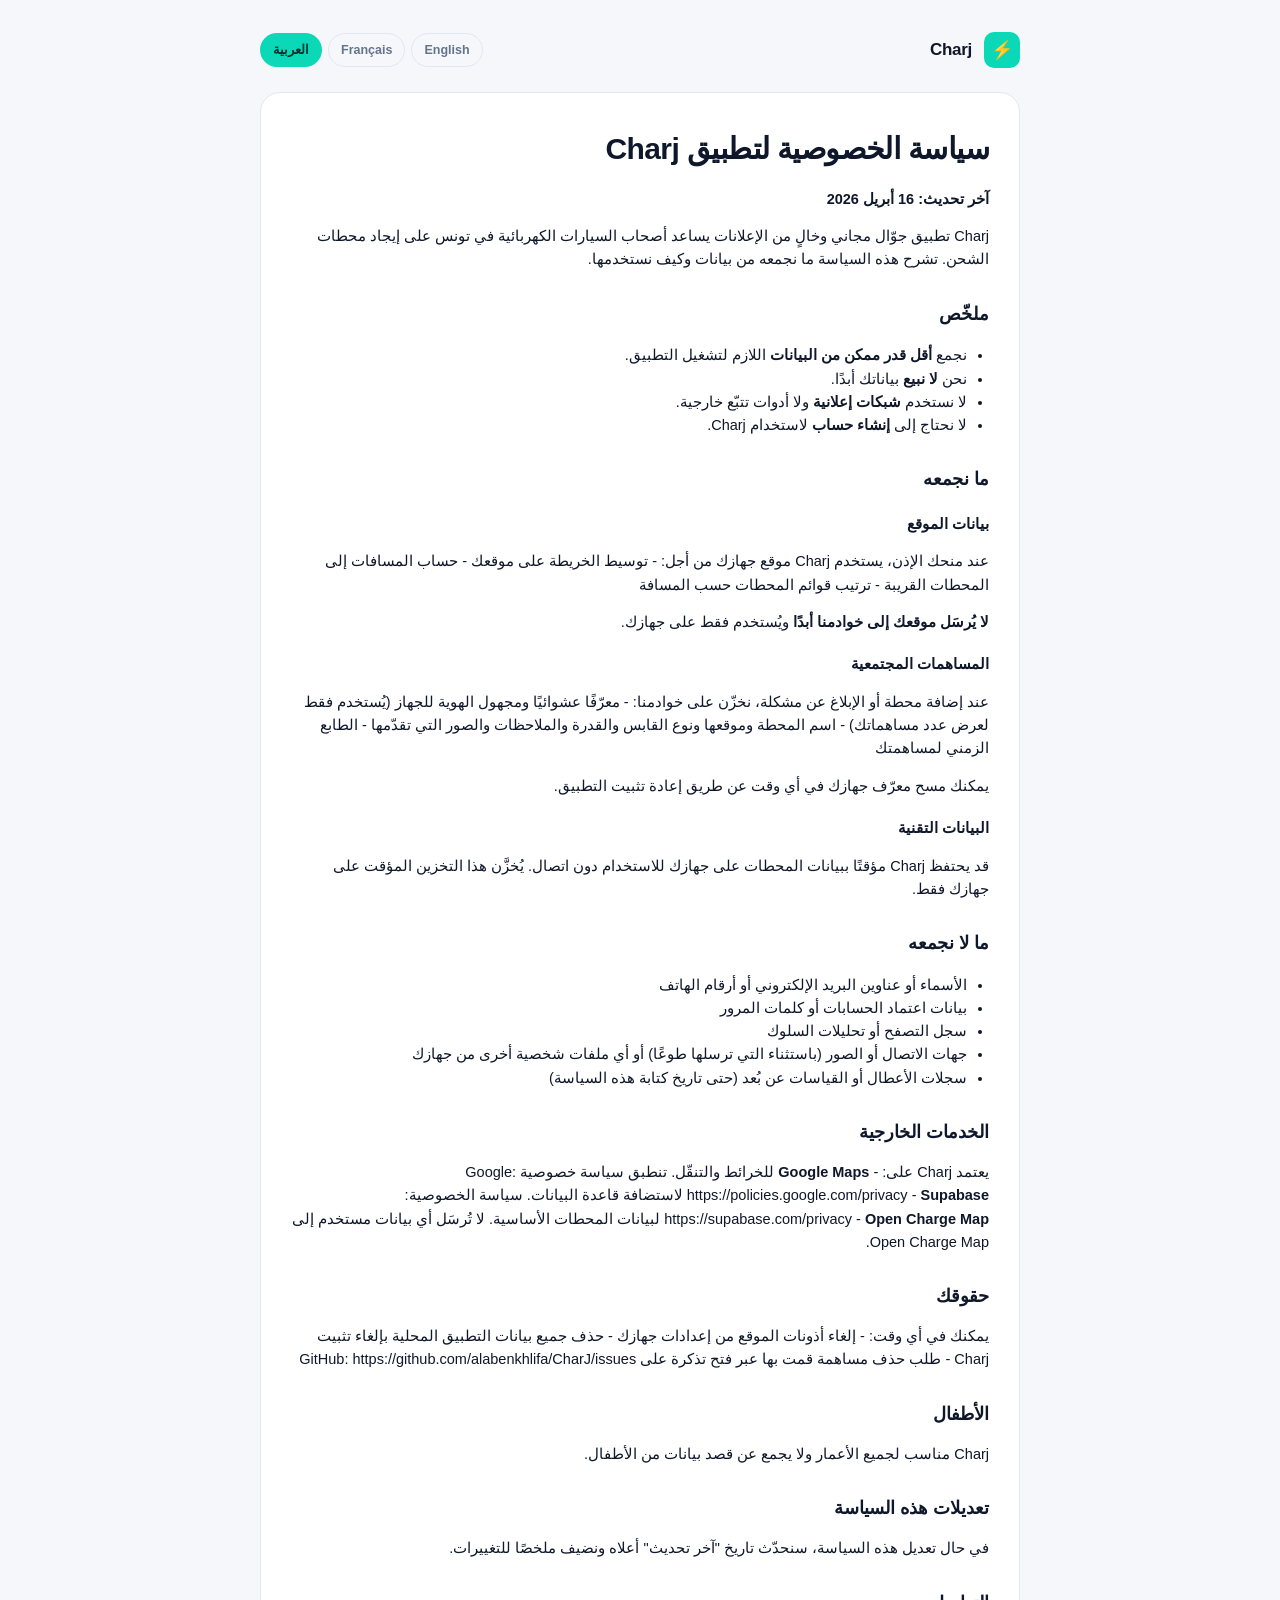
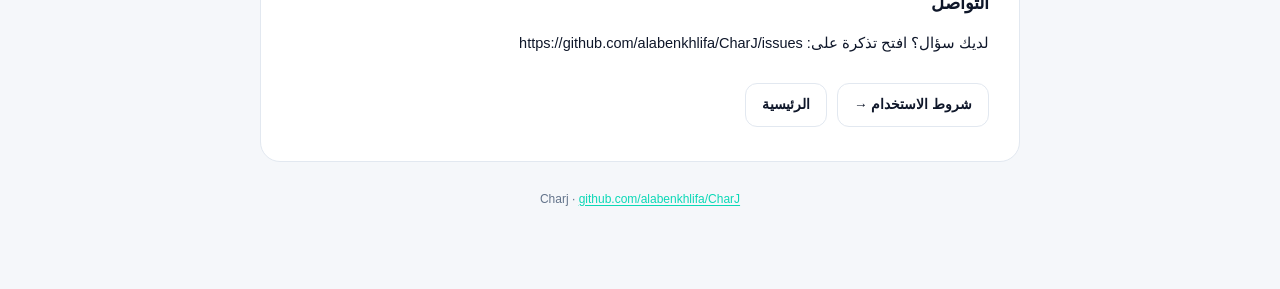
==== privacy-ar.html @ 29200c29 "chore: regenerate legal pages from source markdown" ====
<!DOCTYPE html>
<html lang="ar" dir="rtl">
<head>
<meta charset="utf-8" />
<meta name="viewport" content="width=device-width, initial-scale=1" />
<title>Charj — سياسة الخصوصية</title>
<meta name="robots" content="index,follow" />
<meta name="description" content="سياسة الخصوصية — Charj, the free EV charger finder for Tunisia." />
<style>
:root{--bg:#f5f7fa;--surface:#fff;--text:#0f172a;--muted:#64748b;
--border:#e2e8f0;--accent:#0BD8B6;--accent-dark:#042F2E;}
@media (prefers-color-scheme:dark){:root{--bg:#0f172a;--surface:#1e293b;
--text:#f8fafc;--muted:#94a3b8;--border:#334155;}}
*{box-sizing:border-box}html,body{margin:0;padding:0}
body{font-family:-apple-system,BlinkMacSystemFont,"SF Pro","Helvetica Neue",
sans-serif;background:var(--bg);color:var(--text);line-height:1.6;
padding:32px 20px 80px;transition:background .3s,color .3s}
main{max-width:760px;margin:0 auto}
.topbar{display:flex;align-items:center;justify-content:space-between;
margin-bottom:24px;flex-wrap:wrap;gap:12px}
.brand{display:flex;align-items:center;gap:12px;text-decoration:none;color:var(--text)}
.brand-dot{width:36px;height:36px;border-radius:10px;background:var(--accent);
display:flex;align-items:center;justify-content:center;color:var(--accent-dark);
font-weight:800;font-size:18px}
.brand-name{font-weight:800;font-size:17px;letter-spacing:-.3px}
.lang{display:flex;gap:6px}
.lang a{padding:6px 12px;border-radius:999px;text-decoration:none;
font-size:12.5px;font-weight:600;color:var(--muted);border:1px solid var(--border)}
.lang a.active{background:var(--accent);color:var(--accent-dark);border-color:transparent}
.card{background:var(--surface);border:1px solid var(--border);
border-radius:20px;padding:32px 30px 34px}
h1{font-size:30px;letter-spacing:-.6px;margin:0 0 8px;font-weight:800}
h2{font-size:18px;margin:28px 0 10px;font-weight:700}
h3{font-size:15px;margin:18px 0 6px;font-weight:600}
p,li{font-size:14.5px}
a{color:var(--accent);text-decoration:underline;text-underline-offset:2px}
code{background:rgba(0,0,0,.06);padding:1px 6px;border-radius:4px;font-size:13px}
@media (prefers-color-scheme:dark){code{background:rgba(255,255,255,.08)}}
ul{padding-left:22px}
[dir=rtl] ul{padding-right:22px;padding-left:0}
.meta{color:var(--muted);font-size:12.5px;margin:10px 0 22px}
.doc-nav{display:flex;gap:10px;margin-top:28px;flex-wrap:wrap}
.doc-nav a{background:var(--surface);border:1px solid var(--border);
padding:10px 16px;border-radius:12px;text-decoration:none;color:var(--text);
font-weight:600;font-size:13.5px}
footer{max-width:760px;margin:28px auto 0;color:var(--muted);font-size:12px;
text-align:center}
</style>
</head>
<body>
  <main>
    <div class="topbar">
      <a class="brand" href="./index.html">
        <span class="brand-dot">⚡</span>
        <span class="brand-name">Charj</span>
      </a>
      <div class="lang"><a href="./privacy-en.html">English</a><a href="./privacy-fr.html">Français</a><a href="./privacy-ar.html" class="active">العربية</a></div>
    </div>
    <article class="card">
      <h1>سياسة الخصوصية لتطبيق Charj</h1>
<p><strong>آخر تحديث: 16 أبريل 2026</strong></p>
<p>Charj تطبيق جوّال مجاني وخالٍ من الإعلانات يساعد أصحاب السيارات الكهربائية في تونس على إيجاد محطات الشحن. تشرح هذه السياسة ما نجمعه من بيانات وكيف نستخدمها.</p>
<h2>ملخّص</h2>
<ul>
<li>نجمع <strong>أقل قدر ممكن من البيانات</strong> اللازم لتشغيل التطبيق.</li>
<li>نحن <strong>لا نبيع</strong> بياناتك أبدًا.</li>
<li>لا نستخدم <strong>شبكات إعلانية</strong> ولا أدوات تتبّع خارجية.</li>
<li>لا نحتاج إلى <strong>إنشاء حساب</strong> لاستخدام Charj.</li>
</ul>
<h2>ما نجمعه</h2>
<h3>بيانات الموقع</h3>
<p>عند منحك الإذن، يستخدم Charj موقع جهازك من أجل:
- توسيط الخريطة على موقعك
- حساب المسافات إلى المحطات القريبة
- ترتيب قوائم المحطات حسب المسافة</p>
<p><strong>لا يُرسَل موقعك إلى خوادمنا أبدًا</strong> ويُستخدم فقط على جهازك.</p>
<h3>المساهمات المجتمعية</h3>
<p>عند إضافة محطة أو الإبلاغ عن مشكلة، نخزّن على خوادمنا:
- معرّفًا عشوائيًا ومجهول الهوية للجهاز (يُستخدم فقط لعرض عدد مساهماتك)
- اسم المحطة وموقعها ونوع القابس والقدرة والملاحظات والصور التي تقدّمها
- الطابع الزمني لمساهمتك</p>
<p>يمكنك مسح معرّف جهازك في أي وقت عن طريق إعادة تثبيت التطبيق.</p>
<h3>البيانات التقنية</h3>
<p>قد يحتفظ Charj مؤقتًا ببيانات المحطات على جهازك للاستخدام دون اتصال. يُخزَّن هذا التخزين المؤقت على جهازك فقط.</p>
<h2>ما لا نجمعه</h2>
<ul>
<li>الأسماء أو عناوين البريد الإلكتروني أو أرقام الهاتف</li>
<li>بيانات اعتماد الحسابات أو كلمات المرور</li>
<li>سجل التصفح أو تحليلات السلوك</li>
<li>جهات الاتصال أو الصور (باستثناء التي ترسلها طوعًا) أو أي ملفات شخصية أخرى من جهازك</li>
<li>سجلات الأعطال أو القياسات عن بُعد (حتى تاريخ كتابة هذه السياسة)</li>
</ul>
<h2>الخدمات الخارجية</h2>
<p>يعتمد Charj على:
- <strong>Google Maps</strong> للخرائط والتنقّل. تنطبق سياسة خصوصية Google: https://policies.google.com/privacy
- <strong>Supabase</strong> لاستضافة قاعدة البيانات. سياسة الخصوصية: https://supabase.com/privacy
- <strong>Open Charge Map</strong> لبيانات المحطات الأساسية. لا تُرسَل أي بيانات مستخدم إلى Open Charge Map.</p>
<h2>حقوقك</h2>
<p>يمكنك في أي وقت:
- إلغاء أذونات الموقع من إعدادات جهازك
- حذف جميع بيانات التطبيق المحلية بإلغاء تثبيت Charj
- طلب حذف مساهمة قمت بها عبر فتح تذكرة على GitHub: https://github.com/alabenkhlifa/CharJ/issues</p>
<h2>الأطفال</h2>
<p>Charj مناسب لجميع الأعمار ولا يجمع عن قصد بيانات من الأطفال.</p>
<h2>تعديلات هذه السياسة</h2>
<p>في حال تعديل هذه السياسة، سنحدّث تاريخ "آخر تحديث" أعلاه ونضيف ملخصًا للتغييرات.</p>
<h2>التواصل</h2>
<p>لديك سؤال؟ افتح تذكرة على: https://github.com/alabenkhlifa/CharJ/issues</p>
      <div class="doc-nav"><a href="./terms-ar.html">شروط الاستخدام →</a><a href="./index.html">الرئيسية</a></div>
    </article>
    <footer>
      Charj · <a href="https://github.com/alabenkhlifa/CharJ">github.com/alabenkhlifa/CharJ</a>
    </footer>
  </main>
</body>
</html>
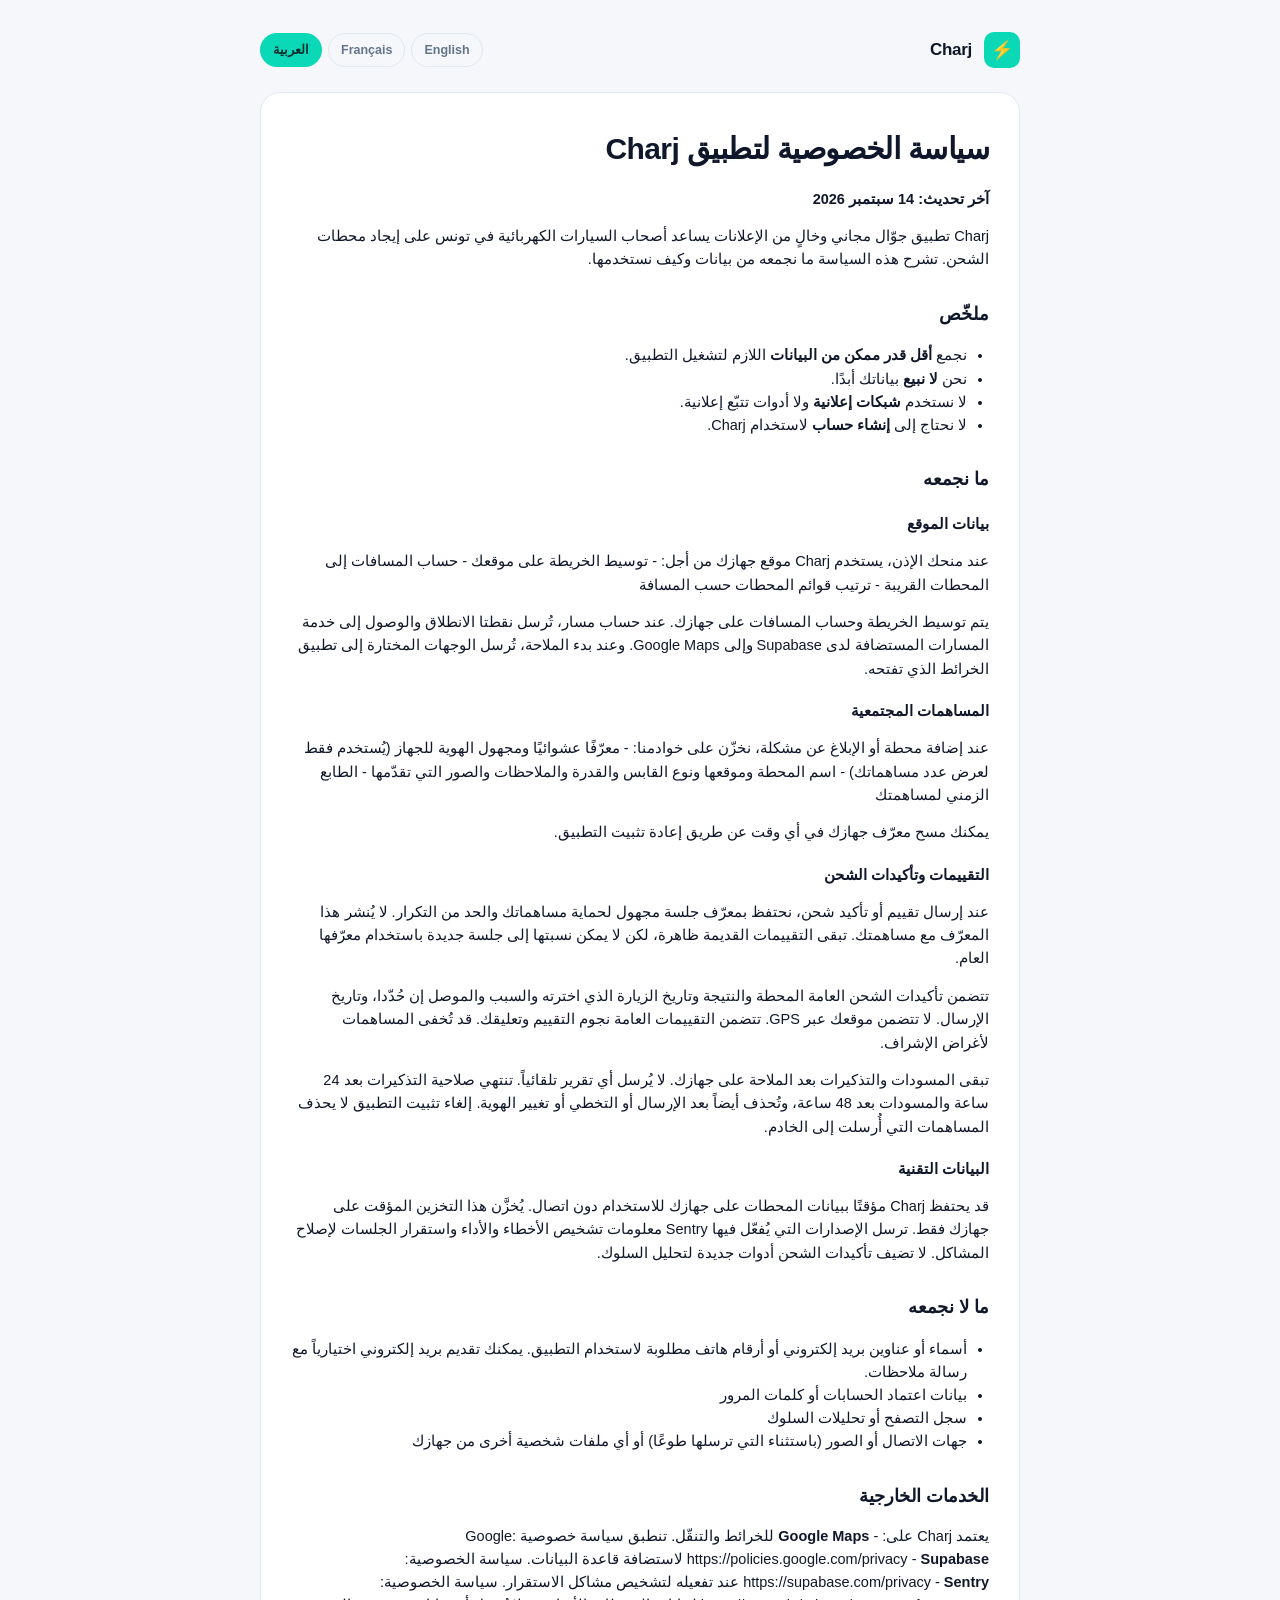
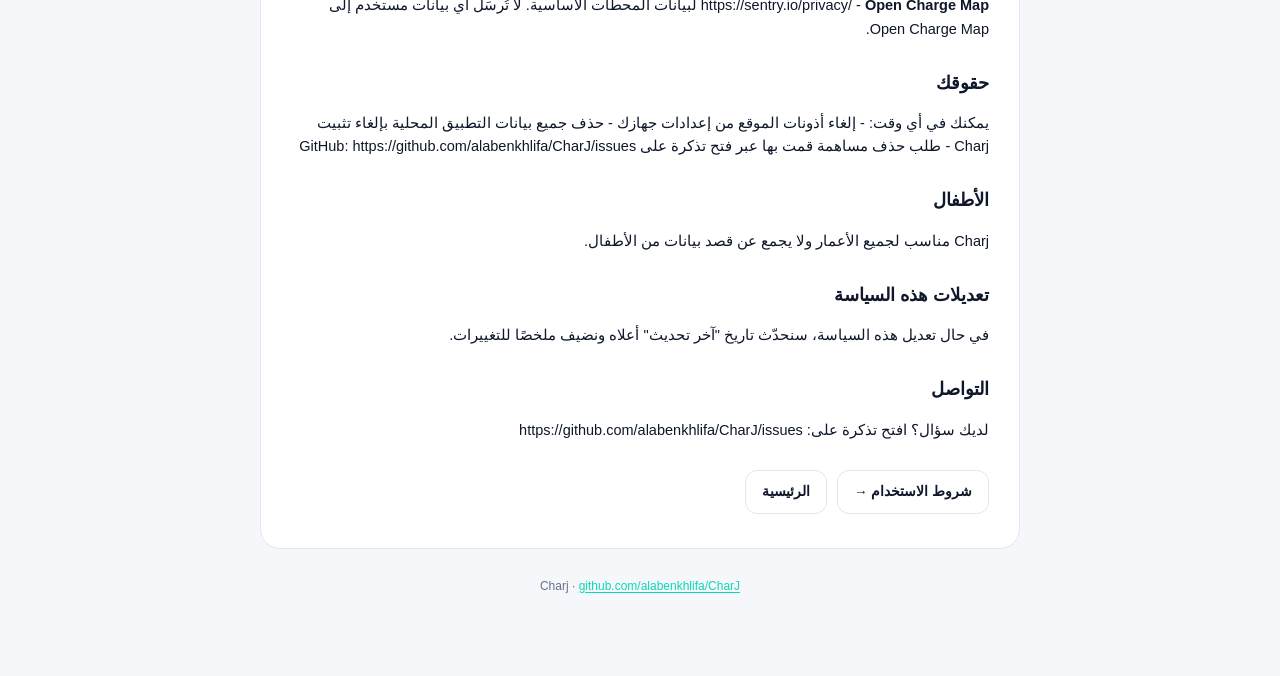
==== commit f9dfaa16: "docs: explain charging confirmations and review ownership" ====
--- a/privacy-ar.html
+++ b/privacy-ar.html
@@ -58,13 +58,13 @@
     </div>
     <article class="card">
       <h1>سياسة الخصوصية لتطبيق Charj</h1>
-<p><strong>آخر تحديث: 16 أبريل 2026</strong></p>
+<p><strong>آخر تحديث: 14 سبتمبر 2026</strong></p>
 <p>Charj تطبيق جوّال مجاني وخالٍ من الإعلانات يساعد أصحاب السيارات الكهربائية في تونس على إيجاد محطات الشحن. تشرح هذه السياسة ما نجمعه من بيانات وكيف نستخدمها.</p>
 <h2>ملخّص</h2>
 <ul>
 <li>نجمع <strong>أقل قدر ممكن من البيانات</strong> اللازم لتشغيل التطبيق.</li>
 <li>نحن <strong>لا نبيع</strong> بياناتك أبدًا.</li>
-<li>لا نستخدم <strong>شبكات إعلانية</strong> ولا أدوات تتبّع خارجية.</li>
+<li>لا نستخدم <strong>شبكات إعلانية</strong> ولا أدوات تتبّع إعلانية.</li>
 <li>لا نحتاج إلى <strong>إنشاء حساب</strong> لاستخدام Charj.</li>
 </ul>
 <h2>ما نجمعه</h2>
@@ -73,27 +73,31 @@
 - توسيط الخريطة على موقعك
 - حساب المسافات إلى المحطات القريبة
 - ترتيب قوائم المحطات حسب المسافة</p>
-<p><strong>لا يُرسَل موقعك إلى خوادمنا أبدًا</strong> ويُستخدم فقط على جهازك.</p>
+<p>يتم توسيط الخريطة وحساب المسافات على جهازك. عند حساب مسار، تُرسل نقطتا الانطلاق والوصول إلى خدمة المسارات المستضافة لدى Supabase وإلى Google Maps. وعند بدء الملاحة، تُرسل الوجهات المختارة إلى تطبيق الخرائط الذي تفتحه.</p>
 <h3>المساهمات المجتمعية</h3>
 <p>عند إضافة محطة أو الإبلاغ عن مشكلة، نخزّن على خوادمنا:
 - معرّفًا عشوائيًا ومجهول الهوية للجهاز (يُستخدم فقط لعرض عدد مساهماتك)
 - اسم المحطة وموقعها ونوع القابس والقدرة والملاحظات والصور التي تقدّمها
 - الطابع الزمني لمساهمتك</p>
 <p>يمكنك مسح معرّف جهازك في أي وقت عن طريق إعادة تثبيت التطبيق.</p>
+<h3>التقييمات وتأكيدات الشحن</h3>
+<p>عند إرسال تقييم أو تأكيد شحن، نحتفظ بمعرّف جلسة مجهول لحماية مساهماتك والحد من التكرار. لا يُنشر هذا المعرّف مع مساهمتك. تبقى التقييمات القديمة ظاهرة، لكن لا يمكن نسبتها إلى جلسة جديدة باستخدام معرّفها العام.</p>
+<p>تتضمن تأكيدات الشحن العامة المحطة والنتيجة وتاريخ الزيارة الذي اخترته والسبب والموصل إن حُدّدا، وتاريخ الإرسال. لا تتضمن موقعك عبر GPS. تتضمن التقييمات العامة نجوم التقييم وتعليقك. قد تُخفى المساهمات لأغراض الإشراف.</p>
+<p>تبقى المسودات والتذكيرات بعد الملاحة على جهازك. لا يُرسل أي تقرير تلقائياً. تنتهي صلاحية التذكيرات بعد 24 ساعة والمسودات بعد 48 ساعة، وتُحذف أيضاً بعد الإرسال أو التخطي أو تغيير الهوية. إلغاء تثبيت التطبيق لا يحذف المساهمات التي أُرسلت إلى الخادم.</p>
 <h3>البيانات التقنية</h3>
-<p>قد يحتفظ Charj مؤقتًا ببيانات المحطات على جهازك للاستخدام دون اتصال. يُخزَّن هذا التخزين المؤقت على جهازك فقط.</p>
+<p>قد يحتفظ Charj مؤقتًا ببيانات المحطات على جهازك للاستخدام دون اتصال. يُخزَّن هذا التخزين المؤقت على جهازك فقط. ترسل الإصدارات التي يُفعّل فيها Sentry معلومات تشخيص الأخطاء والأداء واستقرار الجلسات لإصلاح المشاكل. لا تضيف تأكيدات الشحن أدوات جديدة لتحليل السلوك.</p>
 <h2>ما لا نجمعه</h2>
 <ul>
-<li>الأسماء أو عناوين البريد الإلكتروني أو أرقام الهاتف</li>
+<li>أسماء أو عناوين بريد إلكتروني أو أرقام هاتف مطلوبة لاستخدام التطبيق. يمكنك تقديم بريد إلكتروني اختيارياً مع رسالة ملاحظات.</li>
 <li>بيانات اعتماد الحسابات أو كلمات المرور</li>
 <li>سجل التصفح أو تحليلات السلوك</li>
 <li>جهات الاتصال أو الصور (باستثناء التي ترسلها طوعًا) أو أي ملفات شخصية أخرى من جهازك</li>
-<li>سجلات الأعطال أو القياسات عن بُعد (حتى تاريخ كتابة هذه السياسة)</li>
 </ul>
 <h2>الخدمات الخارجية</h2>
 <p>يعتمد Charj على:
 - <strong>Google Maps</strong> للخرائط والتنقّل. تنطبق سياسة خصوصية Google: https://policies.google.com/privacy
 - <strong>Supabase</strong> لاستضافة قاعدة البيانات. سياسة الخصوصية: https://supabase.com/privacy
+- <strong>Sentry</strong> عند تفعيله لتشخيص مشاكل الاستقرار. سياسة الخصوصية: https://sentry.io/privacy/
 - <strong>Open Charge Map</strong> لبيانات المحطات الأساسية. لا تُرسَل أي بيانات مستخدم إلى Open Charge Map.</p>
 <h2>حقوقك</h2>
 <p>يمكنك في أي وقت:
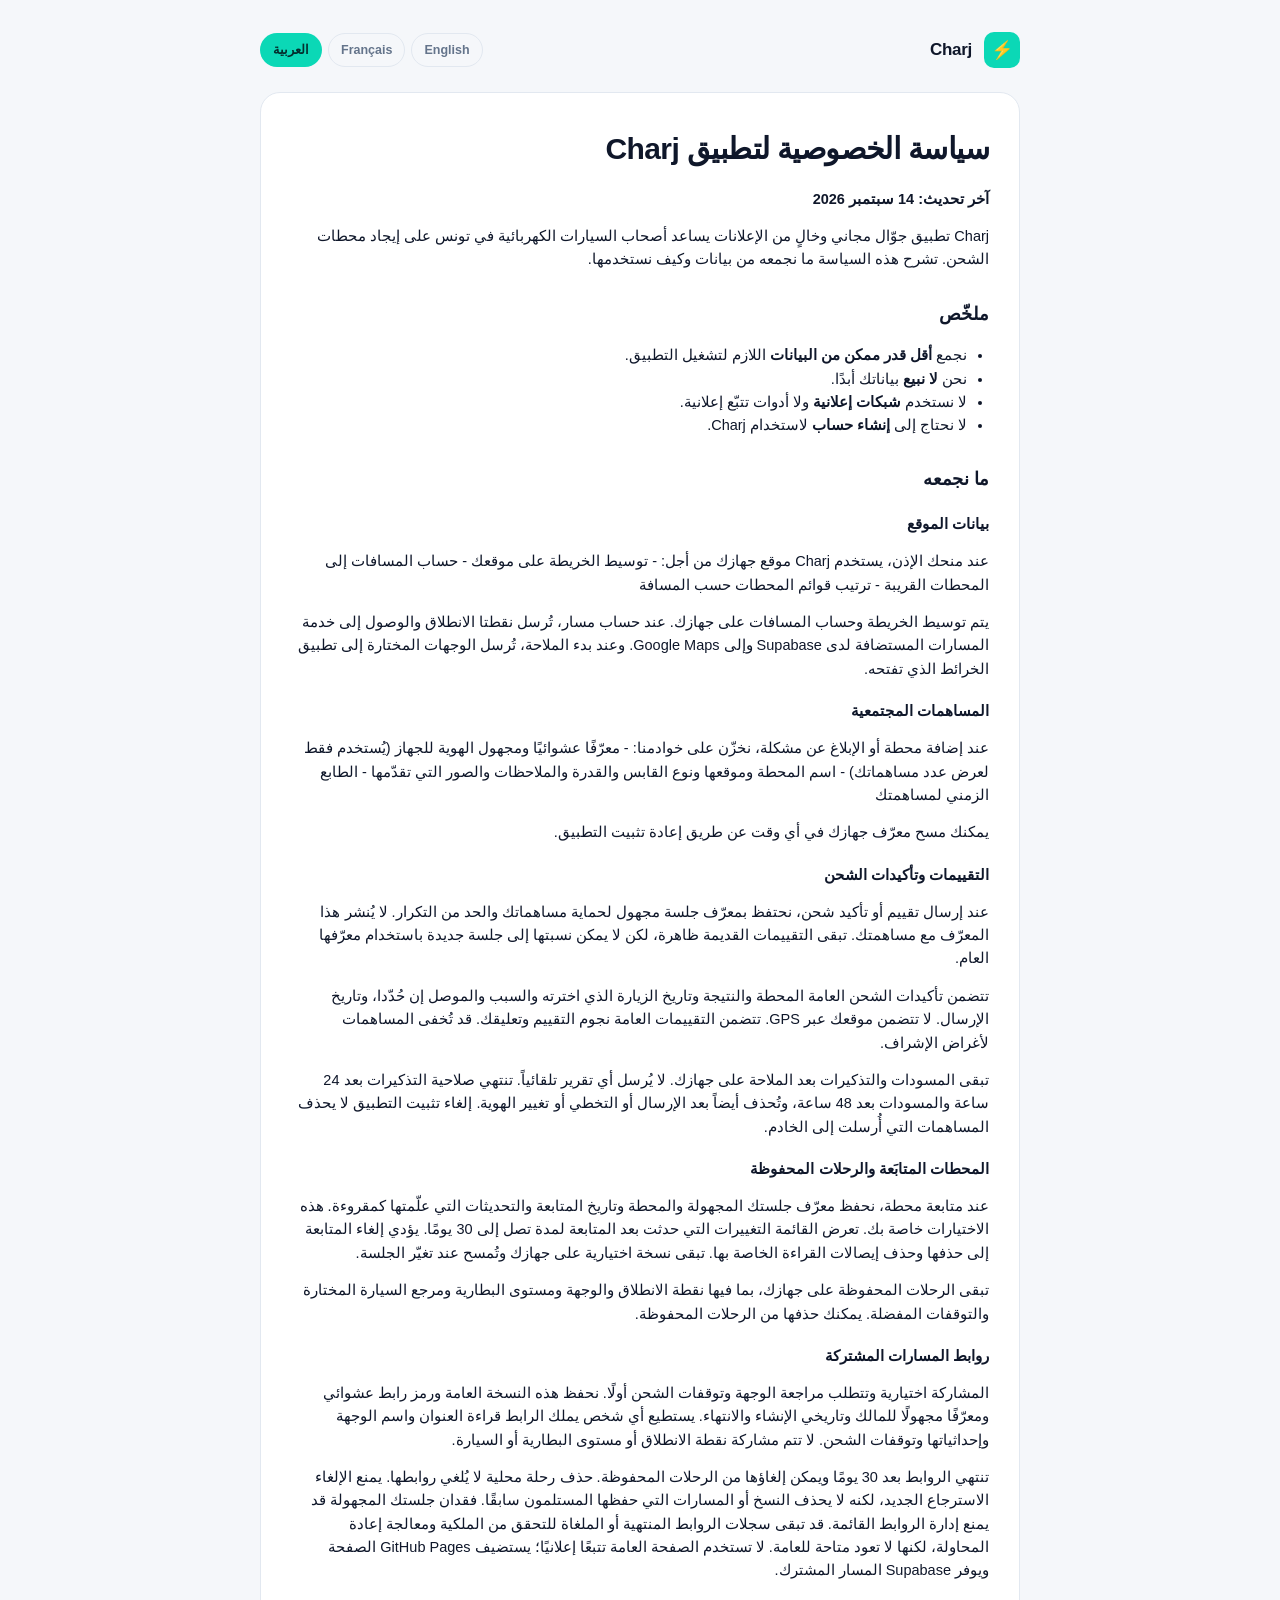
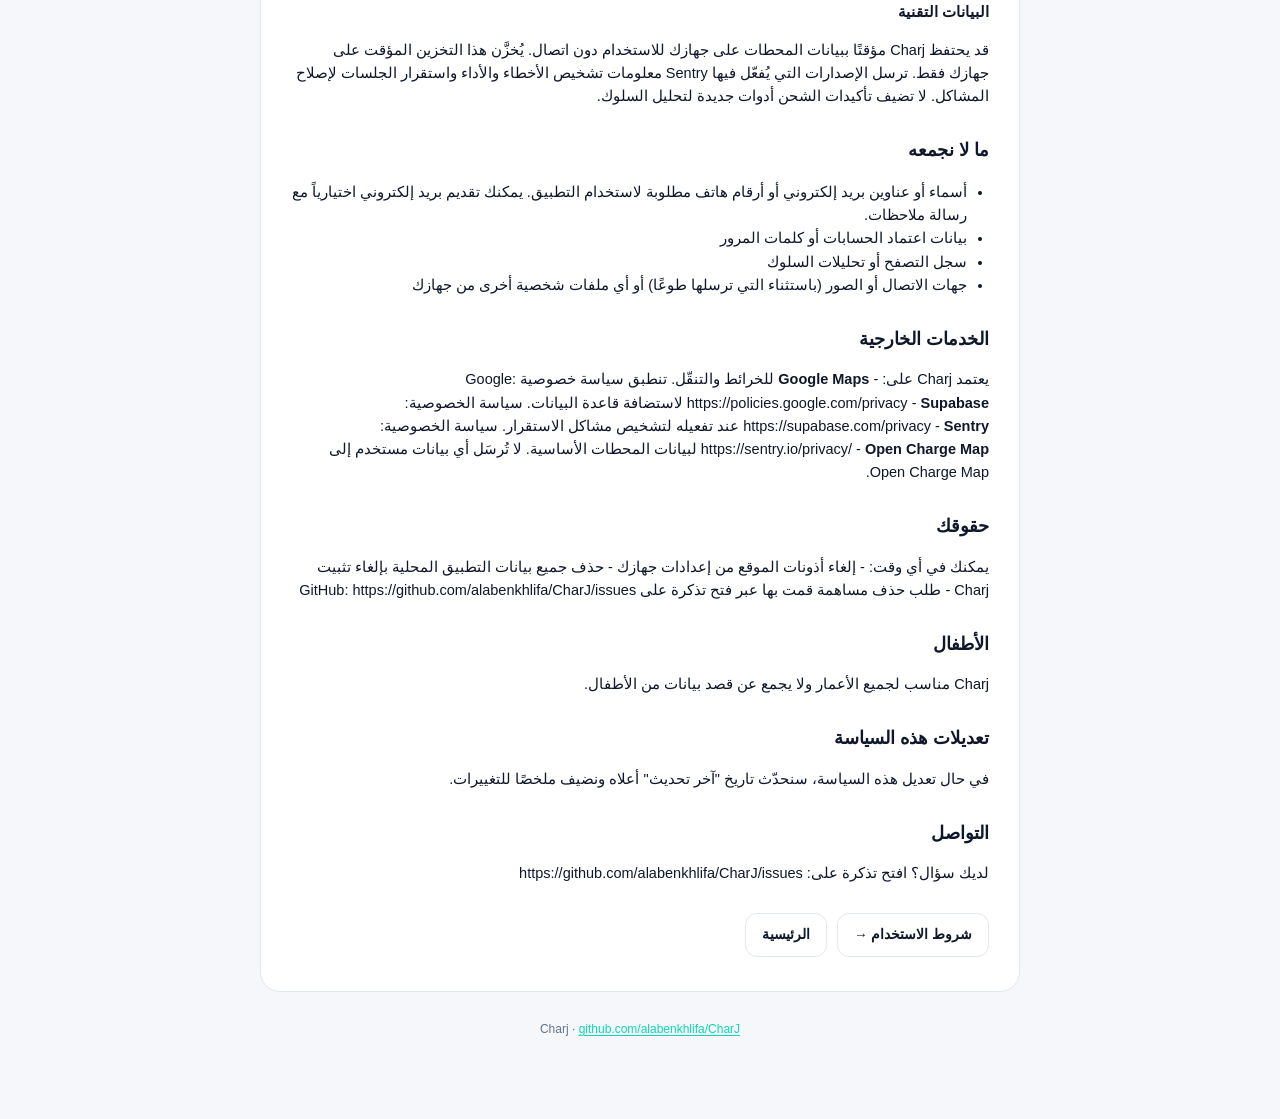
==== commit 203b3f69: "feat: publish shared charging itineraries" ====
--- a/privacy-ar.html
+++ b/privacy-ar.html
@@ -84,6 +84,12 @@
 <p>عند إرسال تقييم أو تأكيد شحن، نحتفظ بمعرّف جلسة مجهول لحماية مساهماتك والحد من التكرار. لا يُنشر هذا المعرّف مع مساهمتك. تبقى التقييمات القديمة ظاهرة، لكن لا يمكن نسبتها إلى جلسة جديدة باستخدام معرّفها العام.</p>
 <p>تتضمن تأكيدات الشحن العامة المحطة والنتيجة وتاريخ الزيارة الذي اخترته والسبب والموصل إن حُدّدا، وتاريخ الإرسال. لا تتضمن موقعك عبر GPS. تتضمن التقييمات العامة نجوم التقييم وتعليقك. قد تُخفى المساهمات لأغراض الإشراف.</p>
 <p>تبقى المسودات والتذكيرات بعد الملاحة على جهازك. لا يُرسل أي تقرير تلقائياً. تنتهي صلاحية التذكيرات بعد 24 ساعة والمسودات بعد 48 ساعة، وتُحذف أيضاً بعد الإرسال أو التخطي أو تغيير الهوية. إلغاء تثبيت التطبيق لا يحذف المساهمات التي أُرسلت إلى الخادم.</p>
+<h3>المحطات المتابَعة والرحلات المحفوظة</h3>
+<p>عند متابعة محطة، نحفظ معرّف جلستك المجهولة والمحطة وتاريخ المتابعة والتحديثات التي علّمتها كمقروءة. هذه الاختيارات خاصة بك. تعرض القائمة التغييرات التي حدثت بعد المتابعة لمدة تصل إلى 30 يومًا. يؤدي إلغاء المتابعة إلى حذفها وحذف إيصالات القراءة الخاصة بها. تبقى نسخة اختيارية على جهازك وتُمسح عند تغيّر الجلسة.</p>
+<p>تبقى الرحلات المحفوظة على جهازك، بما فيها نقطة الانطلاق والوجهة ومستوى البطارية ومرجع السيارة المختارة والتوقفات المفضلة. يمكنك حذفها من الرحلات المحفوظة.</p>
+<h3>روابط المسارات المشتركة</h3>
+<p>المشاركة اختيارية وتتطلب مراجعة الوجهة وتوقفات الشحن أولًا. نحفظ هذه النسخة العامة ورمز رابط عشوائي ومعرّفًا مجهولًا للمالك وتاريخي الإنشاء والانتهاء. يستطيع أي شخص يملك الرابط قراءة العنوان واسم الوجهة وإحداثياتها وتوقفات الشحن. لا تتم مشاركة نقطة الانطلاق أو مستوى البطارية أو السيارة.</p>
+<p>تنتهي الروابط بعد 30 يومًا ويمكن إلغاؤها من الرحلات المحفوظة. حذف رحلة محلية لا يُلغي روابطها. يمنع الإلغاء الاسترجاع الجديد، لكنه لا يحذف النسخ أو المسارات التي حفظها المستلمون سابقًا. فقدان جلستك المجهولة قد يمنع إدارة الروابط القائمة. قد تبقى سجلات الروابط المنتهية أو الملغاة للتحقق من الملكية ومعالجة إعادة المحاولة، لكنها لا تعود متاحة للعامة. لا تستخدم الصفحة العامة تتبعًا إعلانيًا؛ يستضيف GitHub Pages الصفحة ويوفر Supabase المسار المشترك.</p>
 <h3>البيانات التقنية</h3>
 <p>قد يحتفظ Charj مؤقتًا ببيانات المحطات على جهازك للاستخدام دون اتصال. يُخزَّن هذا التخزين المؤقت على جهازك فقط. ترسل الإصدارات التي يُفعّل فيها Sentry معلومات تشخيص الأخطاء والأداء واستقرار الجلسات لإصلاح المشاكل. لا تضيف تأكيدات الشحن أدوات جديدة لتحليل السلوك.</p>
 <h2>ما لا نجمعه</h2>
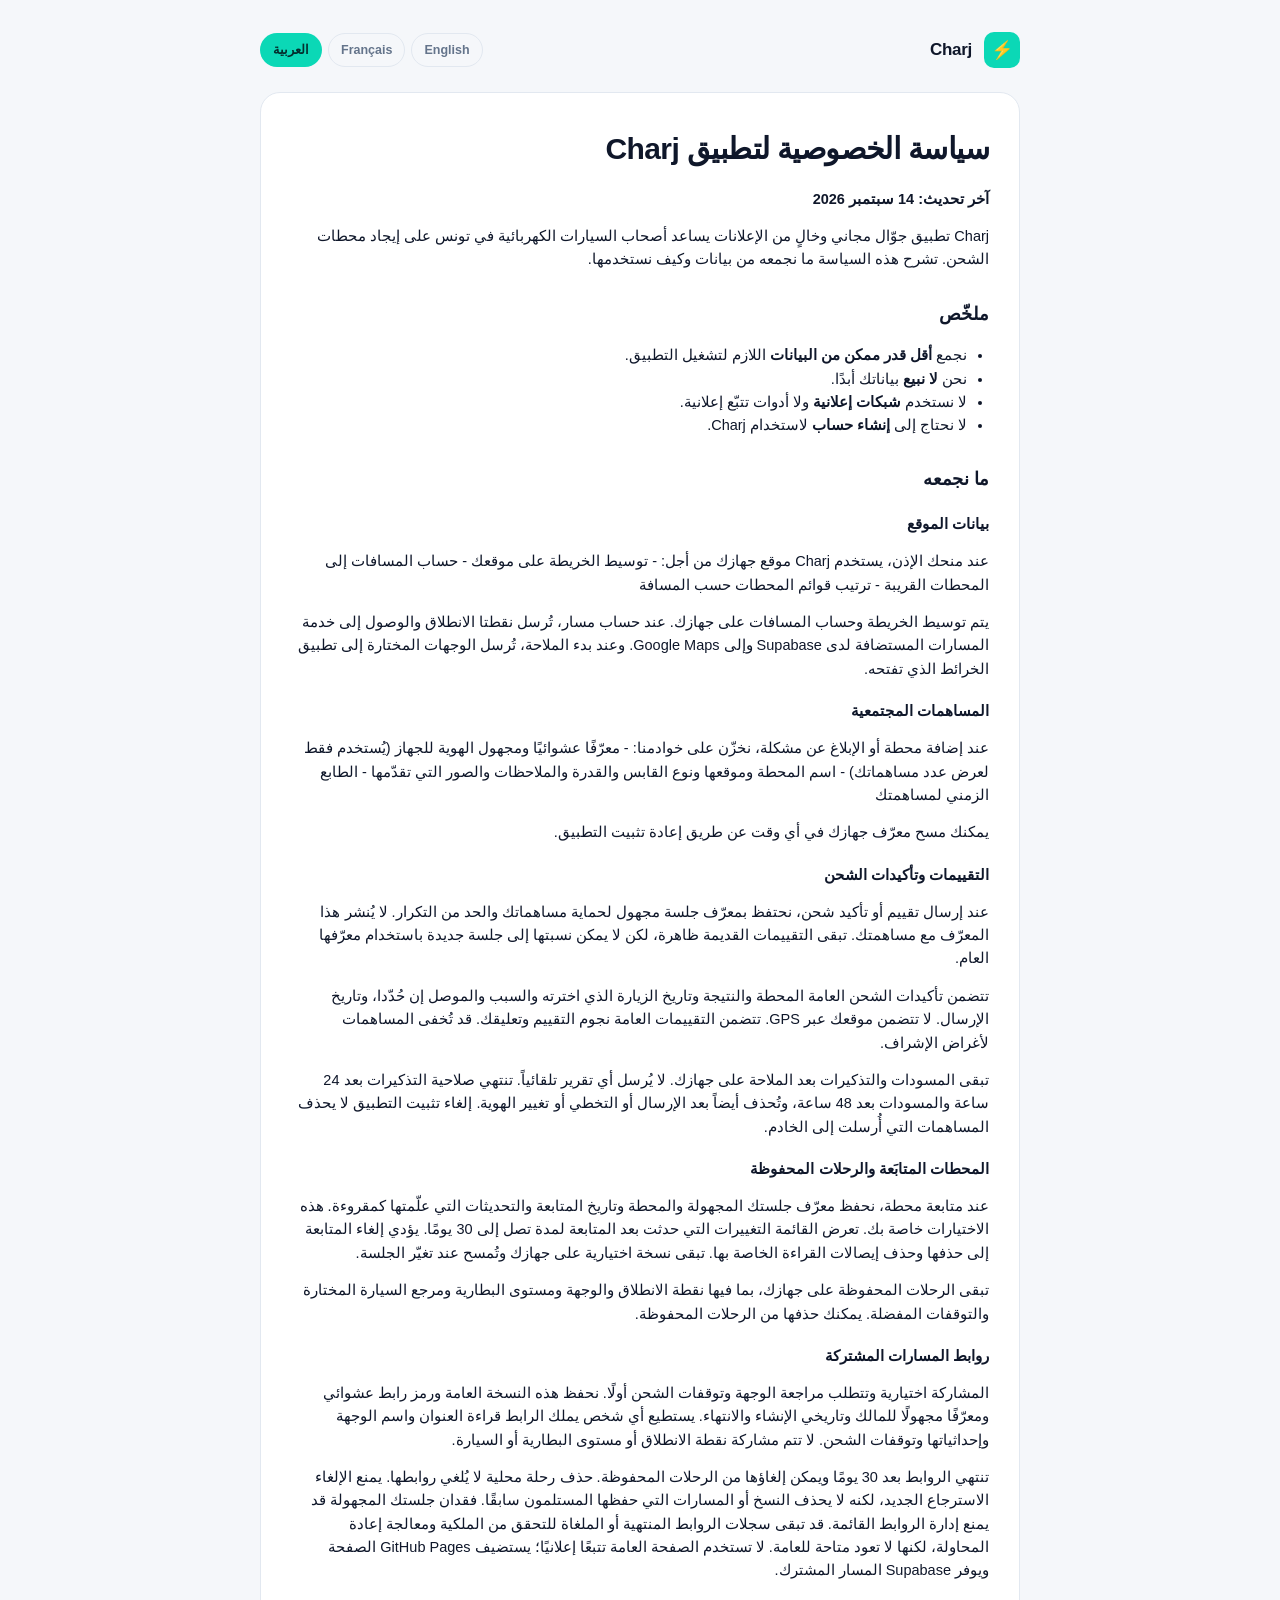
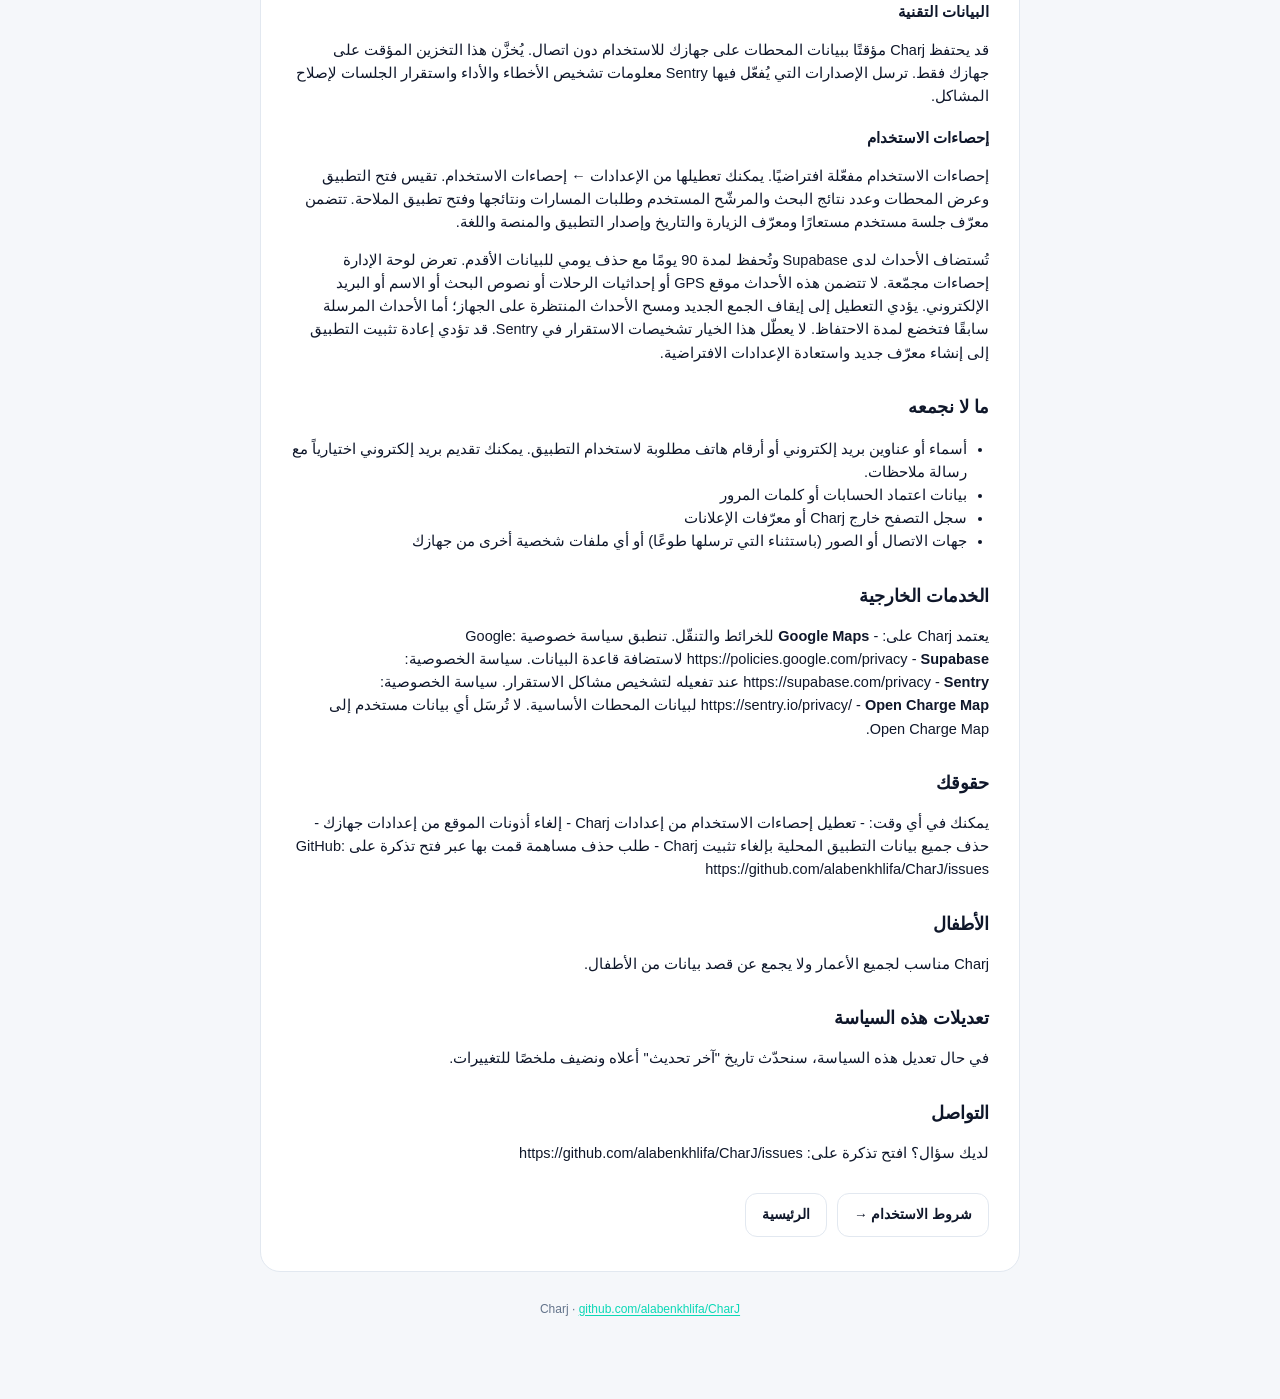
==== commit b618bd86: "docs: publish usage analytics privacy disclosures" ====
--- a/privacy-ar.html
+++ b/privacy-ar.html
@@ -91,12 +91,15 @@
 <p>المشاركة اختيارية وتتطلب مراجعة الوجهة وتوقفات الشحن أولًا. نحفظ هذه النسخة العامة ورمز رابط عشوائي ومعرّفًا مجهولًا للمالك وتاريخي الإنشاء والانتهاء. يستطيع أي شخص يملك الرابط قراءة العنوان واسم الوجهة وإحداثياتها وتوقفات الشحن. لا تتم مشاركة نقطة الانطلاق أو مستوى البطارية أو السيارة.</p>
 <p>تنتهي الروابط بعد 30 يومًا ويمكن إلغاؤها من الرحلات المحفوظة. حذف رحلة محلية لا يُلغي روابطها. يمنع الإلغاء الاسترجاع الجديد، لكنه لا يحذف النسخ أو المسارات التي حفظها المستلمون سابقًا. فقدان جلستك المجهولة قد يمنع إدارة الروابط القائمة. قد تبقى سجلات الروابط المنتهية أو الملغاة للتحقق من الملكية ومعالجة إعادة المحاولة، لكنها لا تعود متاحة للعامة. لا تستخدم الصفحة العامة تتبعًا إعلانيًا؛ يستضيف GitHub Pages الصفحة ويوفر Supabase المسار المشترك.</p>
 <h3>البيانات التقنية</h3>
-<p>قد يحتفظ Charj مؤقتًا ببيانات المحطات على جهازك للاستخدام دون اتصال. يُخزَّن هذا التخزين المؤقت على جهازك فقط. ترسل الإصدارات التي يُفعّل فيها Sentry معلومات تشخيص الأخطاء والأداء واستقرار الجلسات لإصلاح المشاكل. لا تضيف تأكيدات الشحن أدوات جديدة لتحليل السلوك.</p>
+<p>قد يحتفظ Charj مؤقتًا ببيانات المحطات على جهازك للاستخدام دون اتصال. يُخزَّن هذا التخزين المؤقت على جهازك فقط. ترسل الإصدارات التي يُفعّل فيها Sentry معلومات تشخيص الأخطاء والأداء واستقرار الجلسات لإصلاح المشاكل.</p>
+<h3>إحصاءات الاستخدام</h3>
+<p>إحصاءات الاستخدام مفعّلة افتراضيًا. يمكنك تعطيلها من الإعدادات ← إحصاءات الاستخدام. تقيس فتح التطبيق وعرض المحطات وعدد نتائج البحث والمرشّح المستخدم وطلبات المسارات ونتائجها وفتح تطبيق الملاحة. تتضمن معرّف جلسة مستخدم مستعارًا ومعرّف الزيارة والتاريخ وإصدار التطبيق والمنصة واللغة.</p>
+<p>تُستضاف الأحداث لدى Supabase وتُحفظ لمدة 90 يومًا مع حذف يومي للبيانات الأقدم. تعرض لوحة الإدارة إحصاءات مجمّعة. لا تتضمن هذه الأحداث موقع GPS أو إحداثيات الرحلات أو نصوص البحث أو الاسم أو البريد الإلكتروني. يؤدي التعطيل إلى إيقاف الجمع الجديد ومسح الأحداث المنتظرة على الجهاز؛ أما الأحداث المرسلة سابقًا فتخضع لمدة الاحتفاظ. لا يعطّل هذا الخيار تشخيصات الاستقرار في Sentry. قد تؤدي إعادة تثبيت التطبيق إلى إنشاء معرّف جديد واستعادة الإعدادات الافتراضية.</p>
 <h2>ما لا نجمعه</h2>
 <ul>
 <li>أسماء أو عناوين بريد إلكتروني أو أرقام هاتف مطلوبة لاستخدام التطبيق. يمكنك تقديم بريد إلكتروني اختيارياً مع رسالة ملاحظات.</li>
 <li>بيانات اعتماد الحسابات أو كلمات المرور</li>
-<li>سجل التصفح أو تحليلات السلوك</li>
+<li>سجل التصفح خارج Charj أو معرّفات الإعلانات</li>
 <li>جهات الاتصال أو الصور (باستثناء التي ترسلها طوعًا) أو أي ملفات شخصية أخرى من جهازك</li>
 </ul>
 <h2>الخدمات الخارجية</h2>
@@ -107,6 +110,7 @@
 - <strong>Open Charge Map</strong> لبيانات المحطات الأساسية. لا تُرسَل أي بيانات مستخدم إلى Open Charge Map.</p>
 <h2>حقوقك</h2>
 <p>يمكنك في أي وقت:
+- تعطيل إحصاءات الاستخدام من إعدادات Charj
 - إلغاء أذونات الموقع من إعدادات جهازك
 - حذف جميع بيانات التطبيق المحلية بإلغاء تثبيت Charj
 - طلب حذف مساهمة قمت بها عبر فتح تذكرة على GitHub: https://github.com/alabenkhlifa/CharJ/issues</p>
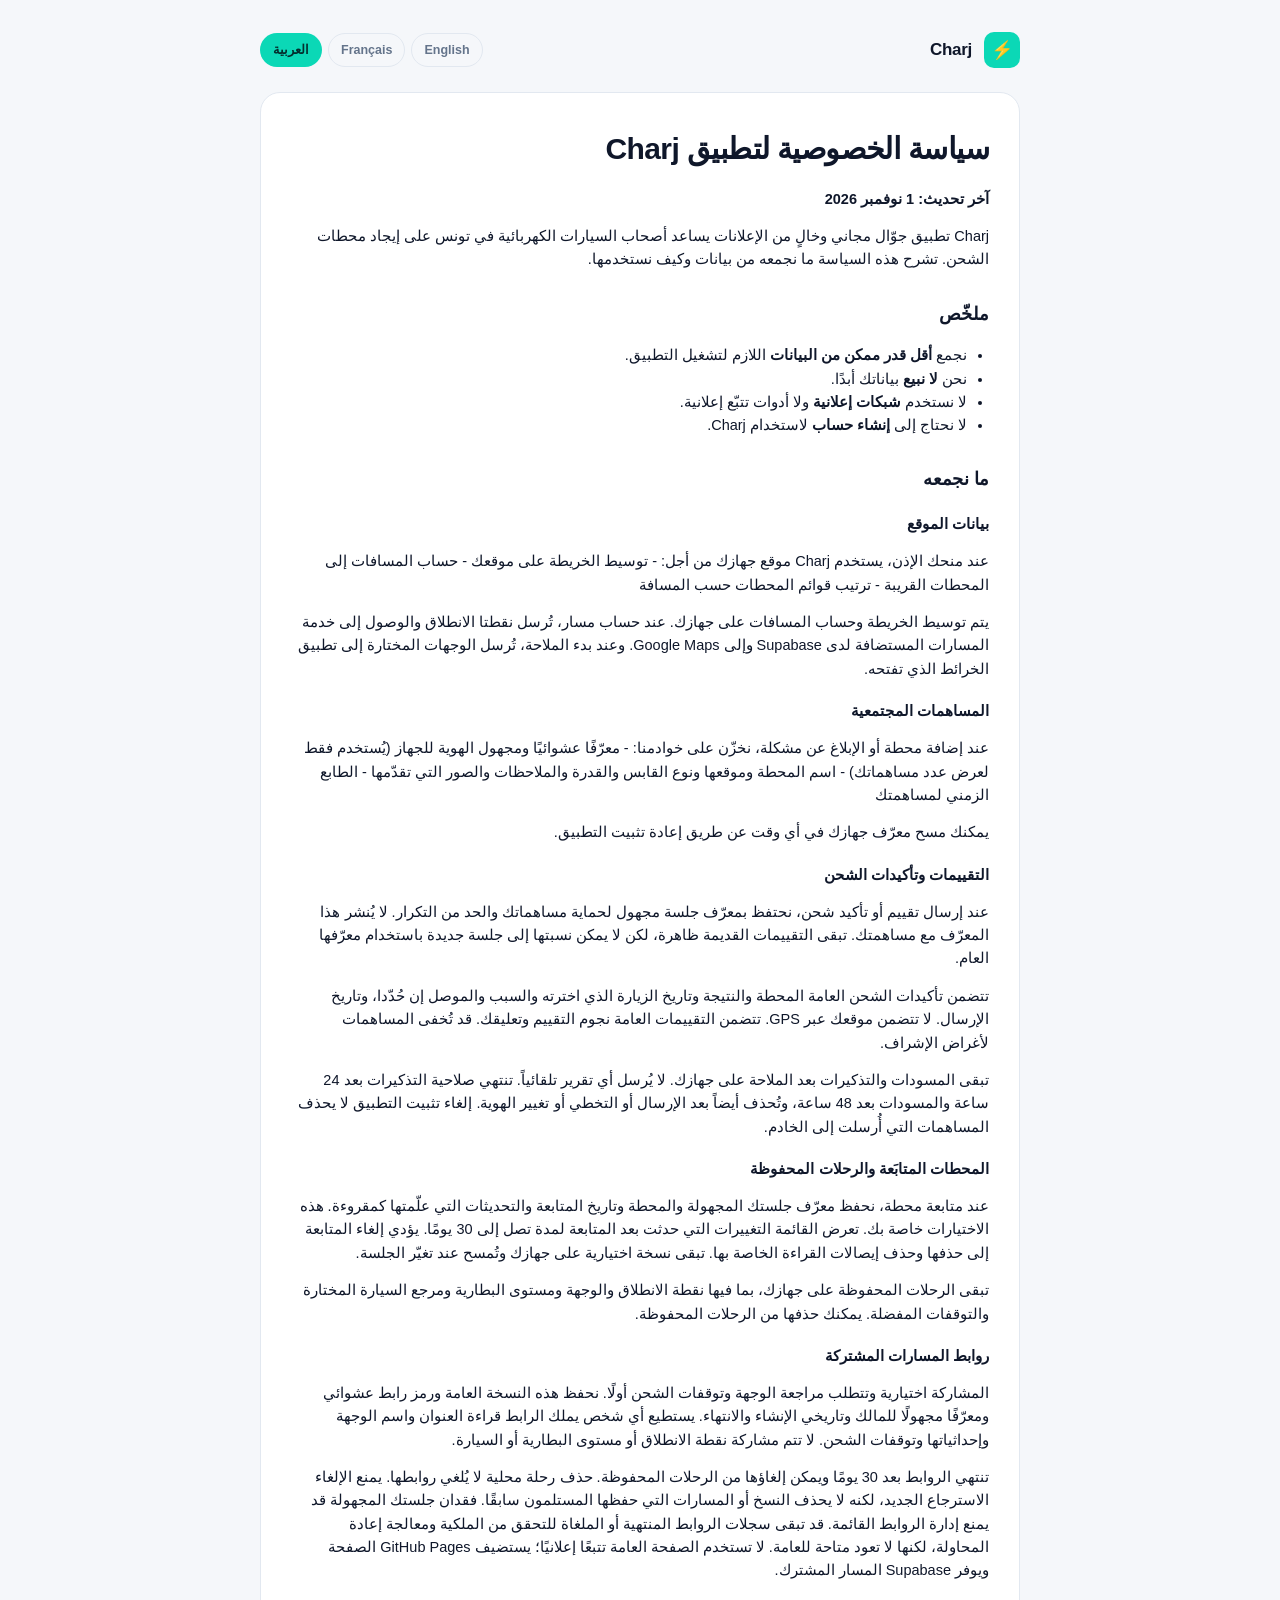
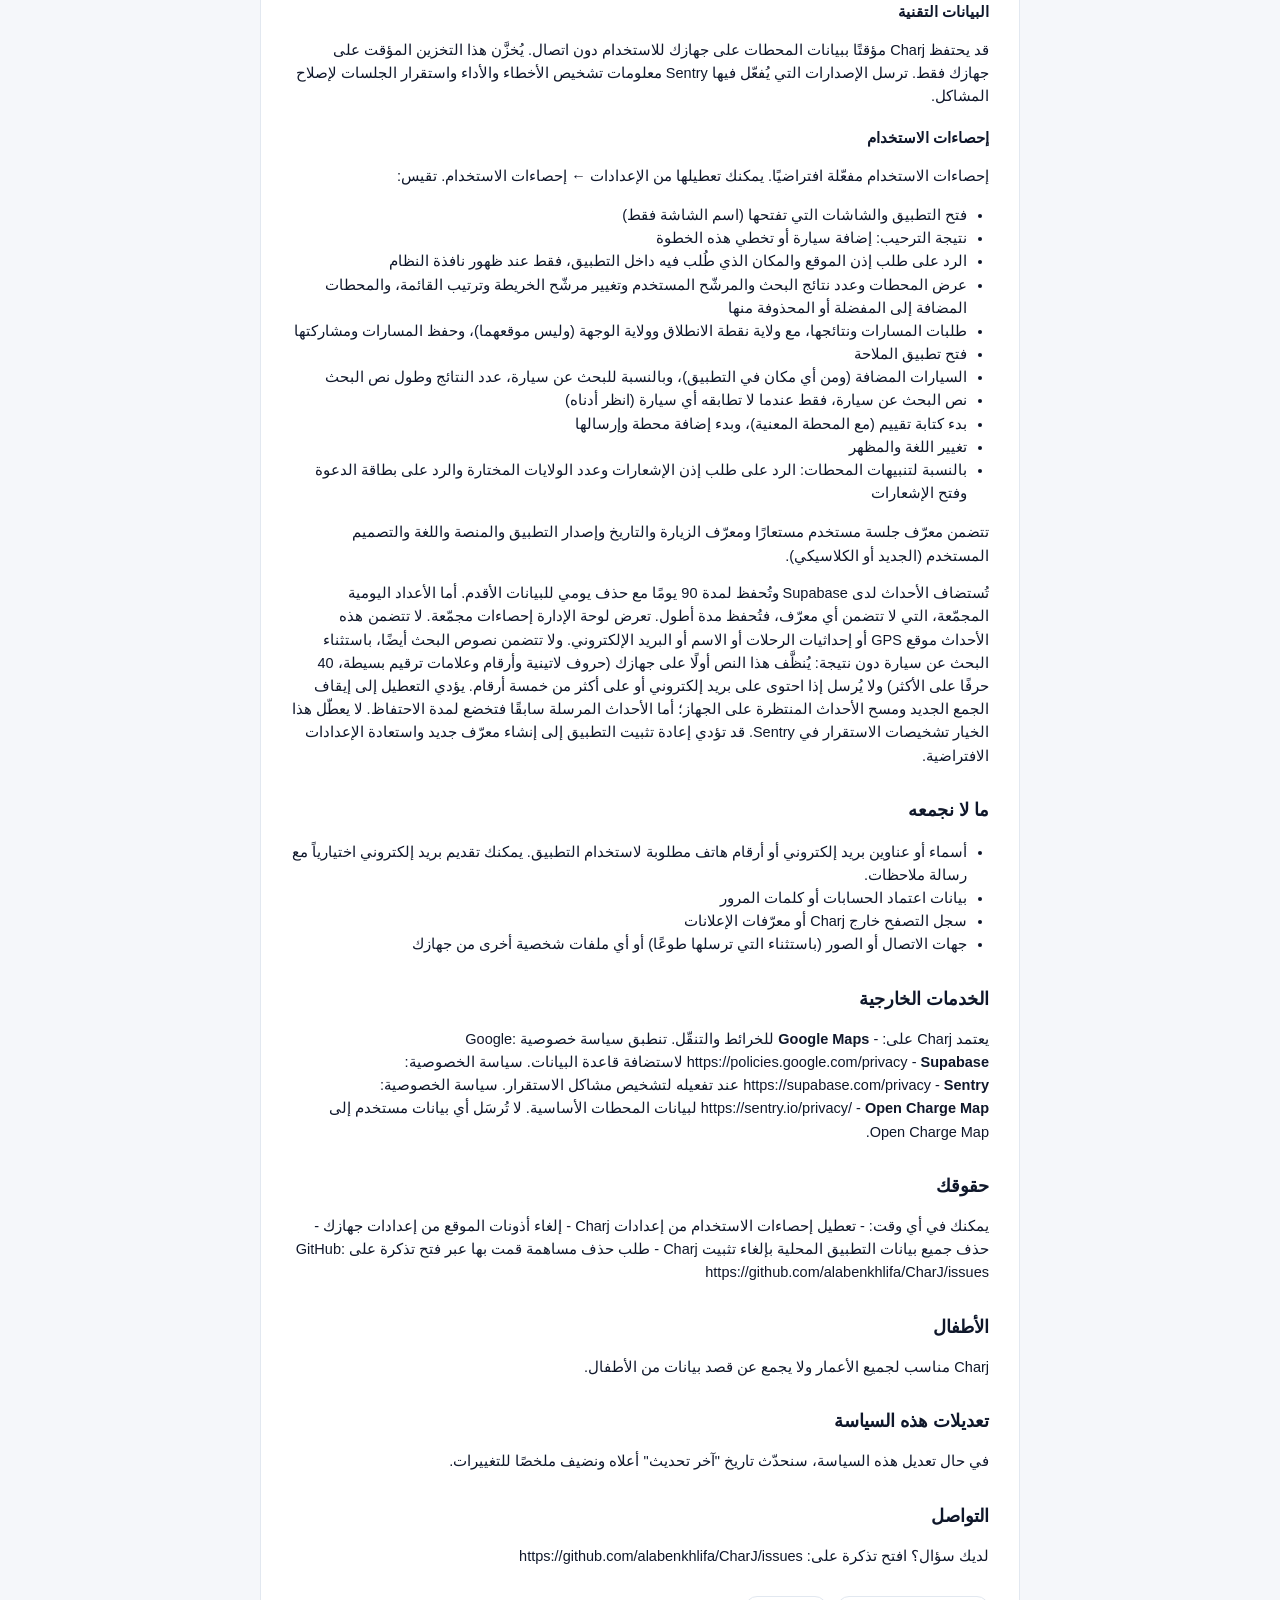
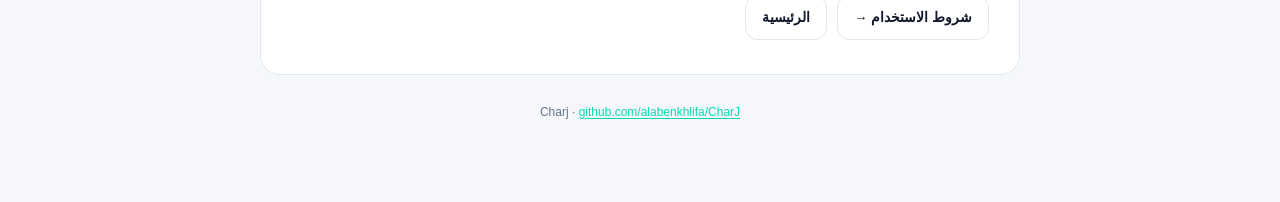
==== commit 388be9df: "docs(privacy): usage analytics covers Lune events" ====
--- a/privacy-ar.html
+++ b/privacy-ar.html
@@ -58,7 +58,7 @@
     </div>
     <article class="card">
       <h1>سياسة الخصوصية لتطبيق Charj</h1>
-<p><strong>آخر تحديث: 14 سبتمبر 2026</strong></p>
+<p><strong>آخر تحديث: 1 نوفمبر 2026</strong></p>
 <p>Charj تطبيق جوّال مجاني وخالٍ من الإعلانات يساعد أصحاب السيارات الكهربائية في تونس على إيجاد محطات الشحن. تشرح هذه السياسة ما نجمعه من بيانات وكيف نستخدمها.</p>
 <h2>ملخّص</h2>
 <ul>
@@ -93,8 +93,22 @@
 <h3>البيانات التقنية</h3>
 <p>قد يحتفظ Charj مؤقتًا ببيانات المحطات على جهازك للاستخدام دون اتصال. يُخزَّن هذا التخزين المؤقت على جهازك فقط. ترسل الإصدارات التي يُفعّل فيها Sentry معلومات تشخيص الأخطاء والأداء واستقرار الجلسات لإصلاح المشاكل.</p>
 <h3>إحصاءات الاستخدام</h3>
-<p>إحصاءات الاستخدام مفعّلة افتراضيًا. يمكنك تعطيلها من الإعدادات ← إحصاءات الاستخدام. تقيس فتح التطبيق وعرض المحطات وعدد نتائج البحث والمرشّح المستخدم وطلبات المسارات ونتائجها وفتح تطبيق الملاحة. تتضمن معرّف جلسة مستخدم مستعارًا ومعرّف الزيارة والتاريخ وإصدار التطبيق والمنصة واللغة.</p>
-<p>تُستضاف الأحداث لدى Supabase وتُحفظ لمدة 90 يومًا مع حذف يومي للبيانات الأقدم. تعرض لوحة الإدارة إحصاءات مجمّعة. لا تتضمن هذه الأحداث موقع GPS أو إحداثيات الرحلات أو نصوص البحث أو الاسم أو البريد الإلكتروني. يؤدي التعطيل إلى إيقاف الجمع الجديد ومسح الأحداث المنتظرة على الجهاز؛ أما الأحداث المرسلة سابقًا فتخضع لمدة الاحتفاظ. لا يعطّل هذا الخيار تشخيصات الاستقرار في Sentry. قد تؤدي إعادة تثبيت التطبيق إلى إنشاء معرّف جديد واستعادة الإعدادات الافتراضية.</p>
+<p>إحصاءات الاستخدام مفعّلة افتراضيًا. يمكنك تعطيلها من الإعدادات ← إحصاءات الاستخدام. تقيس:</p>
+<ul>
+<li>فتح التطبيق والشاشات التي تفتحها (اسم الشاشة فقط)</li>
+<li>نتيجة الترحيب: إضافة سيارة أو تخطي هذه الخطوة</li>
+<li>الرد على طلب إذن الموقع والمكان الذي طُلب فيه داخل التطبيق، فقط عند ظهور نافذة النظام</li>
+<li>عرض المحطات وعدد نتائج البحث والمرشّح المستخدم وتغيير مرشّح الخريطة وترتيب القائمة، والمحطات المضافة إلى المفضلة أو المحذوفة منها</li>
+<li>طلبات المسارات ونتائجها، مع ولاية نقطة الانطلاق وولاية الوجهة (وليس موقعهما)، وحفظ المسارات ومشاركتها</li>
+<li>فتح تطبيق الملاحة</li>
+<li>السيارات المضافة (ومن أي مكان في التطبيق)، وبالنسبة للبحث عن سيارة، عدد النتائج وطول نص البحث</li>
+<li>نص البحث عن سيارة، فقط عندما لا تطابقه أي سيارة (انظر أدناه)</li>
+<li>بدء كتابة تقييم (مع المحطة المعنية)، وبدء إضافة محطة وإرسالها</li>
+<li>تغيير اللغة والمظهر</li>
+<li>بالنسبة لتنبيهات المحطات: الرد على طلب إذن الإشعارات وعدد الولايات المختارة والرد على بطاقة الدعوة وفتح الإشعارات</li>
+</ul>
+<p>تتضمن معرّف جلسة مستخدم مستعارًا ومعرّف الزيارة والتاريخ وإصدار التطبيق والمنصة واللغة والتصميم المستخدم (الجديد أو الكلاسيكي).</p>
+<p>تُستضاف الأحداث لدى Supabase وتُحفظ لمدة 90 يومًا مع حذف يومي للبيانات الأقدم. أما الأعداد اليومية المجمّعة، التي لا تتضمن أي معرّف، فتُحفظ مدة أطول. تعرض لوحة الإدارة إحصاءات مجمّعة. لا تتضمن هذه الأحداث موقع GPS أو إحداثيات الرحلات أو الاسم أو البريد الإلكتروني. ولا تتضمن نصوص البحث أيضًا، باستثناء البحث عن سيارة دون نتيجة: يُنظَّف هذا النص أولًا على جهازك (حروف لاتينية وأرقام وعلامات ترقيم بسيطة، 40 حرفًا على الأكثر) ولا يُرسل إذا احتوى على بريد إلكتروني أو على أكثر من خمسة أرقام. يؤدي التعطيل إلى إيقاف الجمع الجديد ومسح الأحداث المنتظرة على الجهاز؛ أما الأحداث المرسلة سابقًا فتخضع لمدة الاحتفاظ. لا يعطّل هذا الخيار تشخيصات الاستقرار في Sentry. قد تؤدي إعادة تثبيت التطبيق إلى إنشاء معرّف جديد واستعادة الإعدادات الافتراضية.</p>
 <h2>ما لا نجمعه</h2>
 <ul>
 <li>أسماء أو عناوين بريد إلكتروني أو أرقام هاتف مطلوبة لاستخدام التطبيق. يمكنك تقديم بريد إلكتروني اختيارياً مع رسالة ملاحظات.</li>
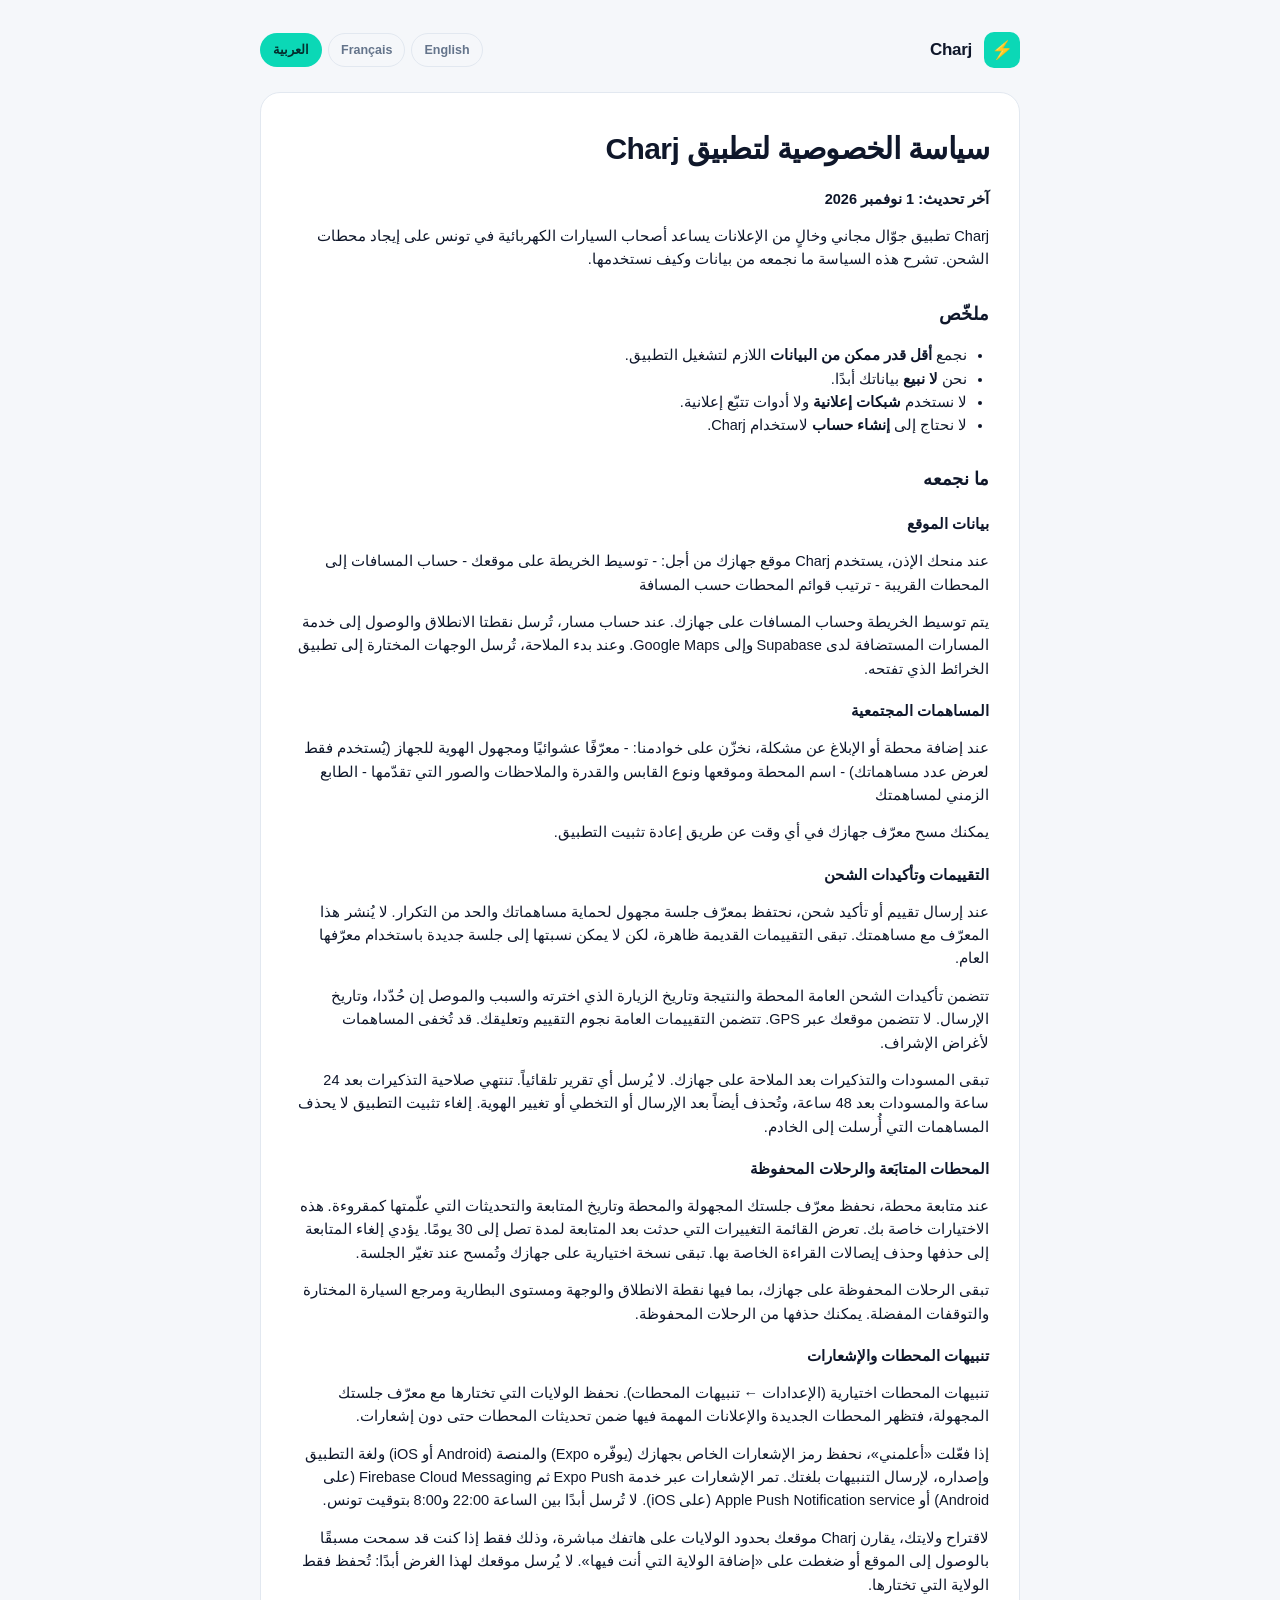
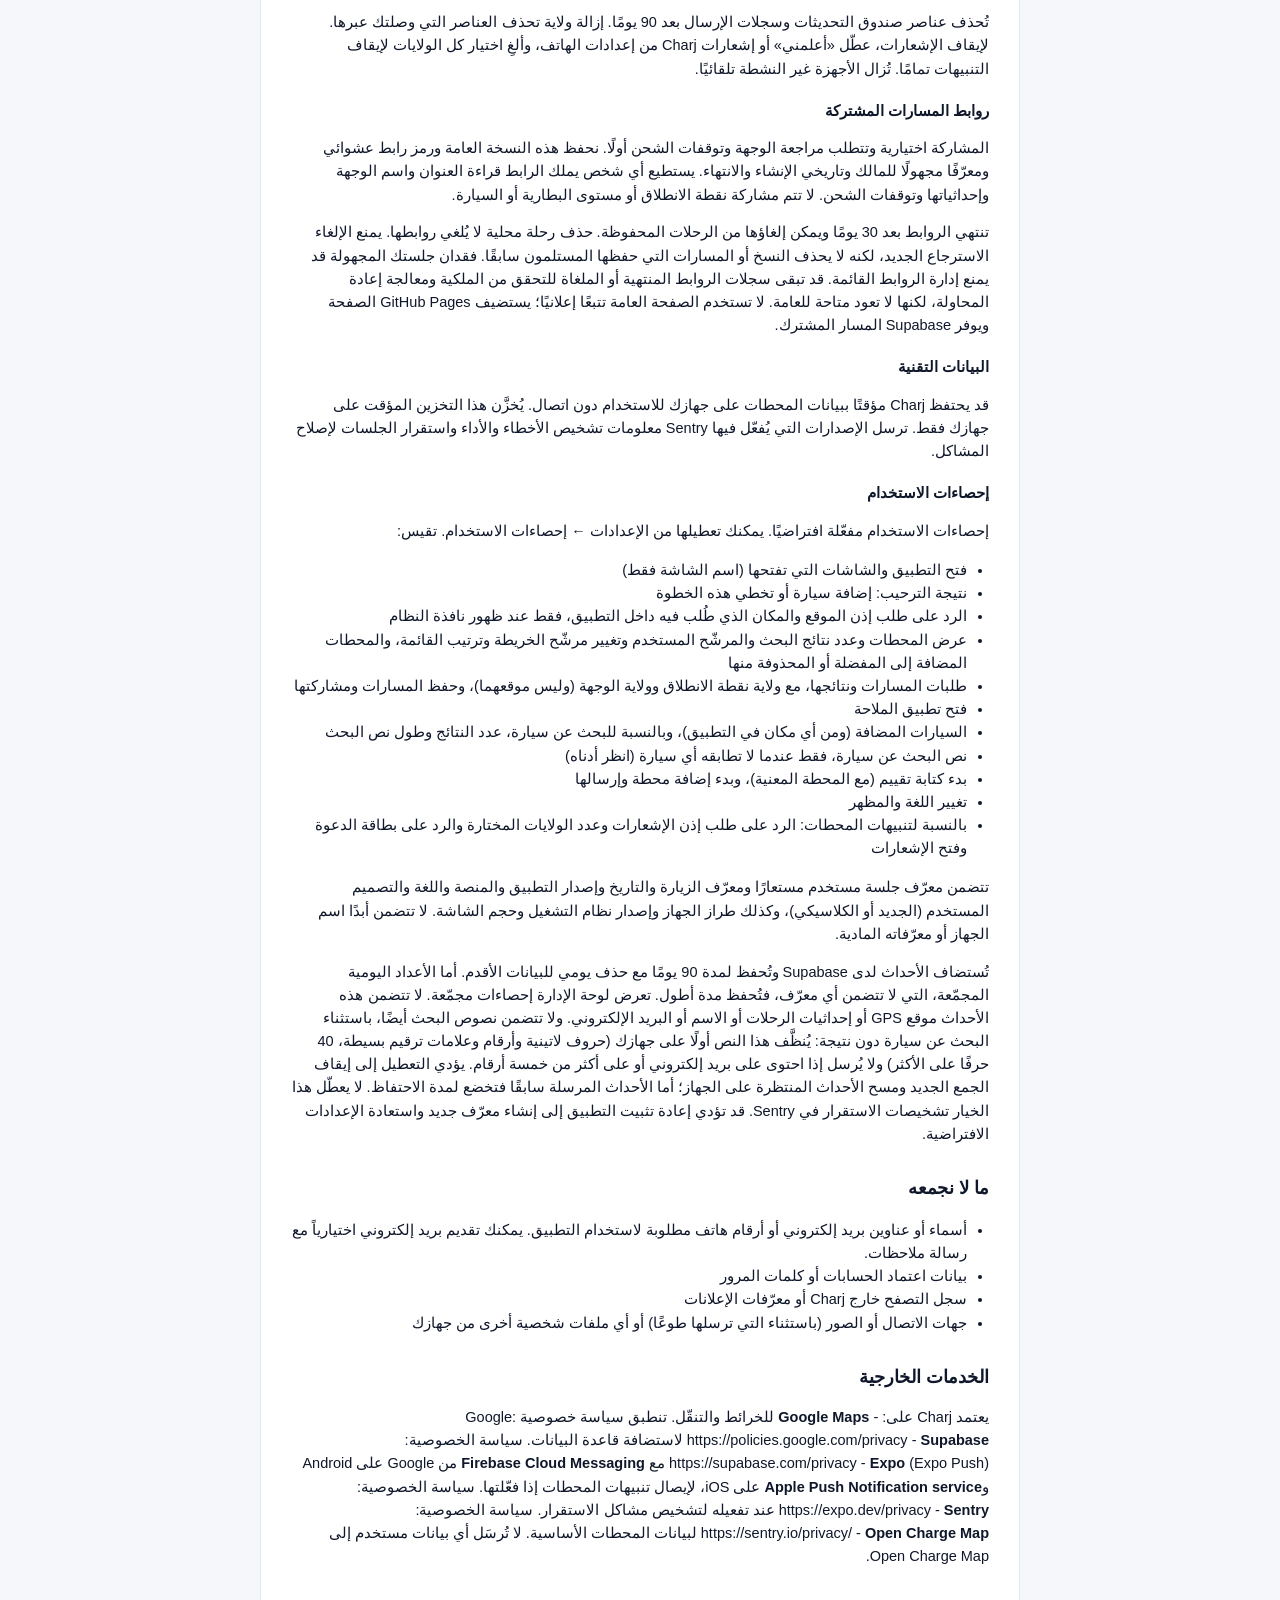
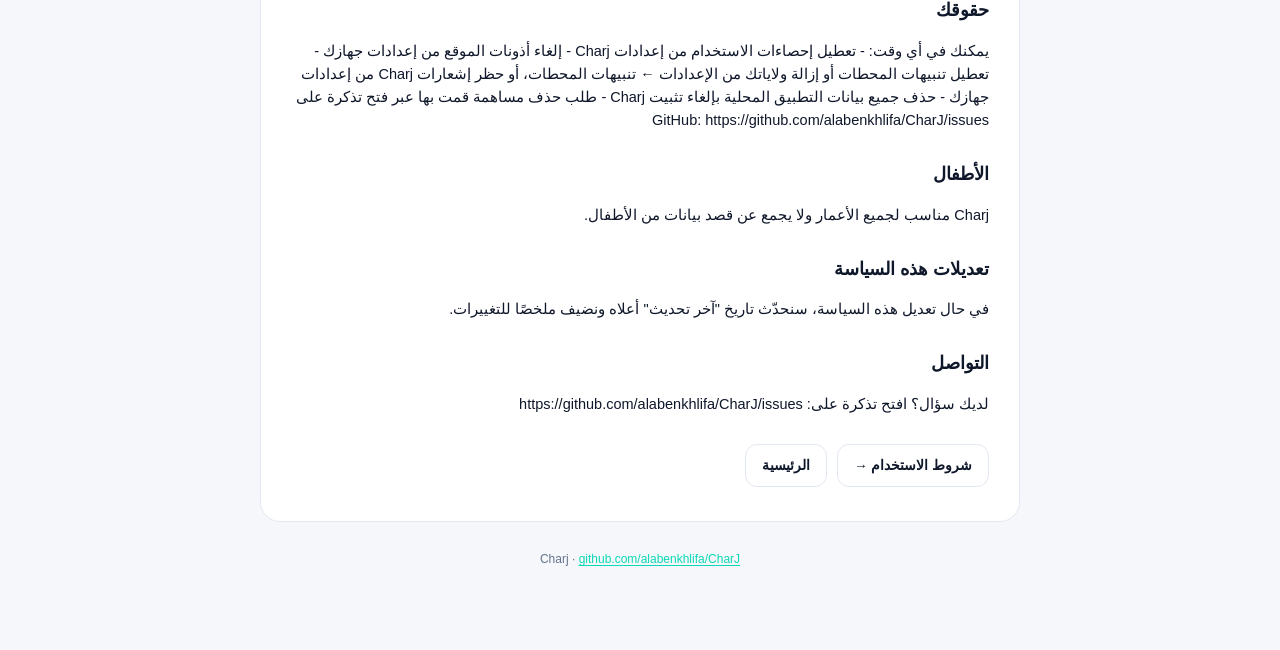
==== commit afb5b1db: "docs(privacy): regenerate pages from charj docs" ====
--- a/privacy-ar.html
+++ b/privacy-ar.html
@@ -87,6 +87,11 @@
 <h3>المحطات المتابَعة والرحلات المحفوظة</h3>
 <p>عند متابعة محطة، نحفظ معرّف جلستك المجهولة والمحطة وتاريخ المتابعة والتحديثات التي علّمتها كمقروءة. هذه الاختيارات خاصة بك. تعرض القائمة التغييرات التي حدثت بعد المتابعة لمدة تصل إلى 30 يومًا. يؤدي إلغاء المتابعة إلى حذفها وحذف إيصالات القراءة الخاصة بها. تبقى نسخة اختيارية على جهازك وتُمسح عند تغيّر الجلسة.</p>
 <p>تبقى الرحلات المحفوظة على جهازك، بما فيها نقطة الانطلاق والوجهة ومستوى البطارية ومرجع السيارة المختارة والتوقفات المفضلة. يمكنك حذفها من الرحلات المحفوظة.</p>
+<h3>تنبيهات المحطات والإشعارات</h3>
+<p>تنبيهات المحطات اختيارية (الإعدادات ← تنبيهات المحطات). نحفظ الولايات التي تختارها مع معرّف جلستك المجهولة، فتظهر المحطات الجديدة والإعلانات المهمة فيها ضمن تحديثات المحطات حتى دون إشعارات.</p>
+<p>إذا فعّلت «أعلمني»، نحفظ رمز الإشعارات الخاص بجهازك (يوفّره Expo) والمنصة (Android أو iOS) ولغة التطبيق وإصداره، لإرسال التنبيهات بلغتك. تمر الإشعارات عبر خدمة Expo Push ثم Firebase Cloud Messaging (على Android) أو Apple Push Notification service (على iOS). لا تُرسل أبدًا بين الساعة 22:00 و8:00 بتوقيت تونس.</p>
+<p>لاقتراح ولايتك، يقارن Charj موقعك بحدود الولايات على هاتفك مباشرة، وذلك فقط إذا كنت قد سمحت مسبقًا بالوصول إلى الموقع أو ضغطت على «إضافة الولاية التي أنت فيها». لا يُرسل موقعك لهذا الغرض أبدًا: تُحفظ فقط الولاية التي تختارها.</p>
+<p>تُحذف عناصر صندوق التحديثات وسجلات الإرسال بعد 90 يومًا. إزالة ولاية تحذف العناصر التي وصلتك عبرها. لإيقاف الإشعارات، عطّل «أعلمني» أو إشعارات Charj من إعدادات الهاتف، وألغِ اختيار كل الولايات لإيقاف التنبيهات تمامًا. تُزال الأجهزة غير النشطة تلقائيًا.</p>
 <h3>روابط المسارات المشتركة</h3>
 <p>المشاركة اختيارية وتتطلب مراجعة الوجهة وتوقفات الشحن أولًا. نحفظ هذه النسخة العامة ورمز رابط عشوائي ومعرّفًا مجهولًا للمالك وتاريخي الإنشاء والانتهاء. يستطيع أي شخص يملك الرابط قراءة العنوان واسم الوجهة وإحداثياتها وتوقفات الشحن. لا تتم مشاركة نقطة الانطلاق أو مستوى البطارية أو السيارة.</p>
 <p>تنتهي الروابط بعد 30 يومًا ويمكن إلغاؤها من الرحلات المحفوظة. حذف رحلة محلية لا يُلغي روابطها. يمنع الإلغاء الاسترجاع الجديد، لكنه لا يحذف النسخ أو المسارات التي حفظها المستلمون سابقًا. فقدان جلستك المجهولة قد يمنع إدارة الروابط القائمة. قد تبقى سجلات الروابط المنتهية أو الملغاة للتحقق من الملكية ومعالجة إعادة المحاولة، لكنها لا تعود متاحة للعامة. لا تستخدم الصفحة العامة تتبعًا إعلانيًا؛ يستضيف GitHub Pages الصفحة ويوفر Supabase المسار المشترك.</p>
@@ -107,7 +112,7 @@
 <li>تغيير اللغة والمظهر</li>
 <li>بالنسبة لتنبيهات المحطات: الرد على طلب إذن الإشعارات وعدد الولايات المختارة والرد على بطاقة الدعوة وفتح الإشعارات</li>
 </ul>
-<p>تتضمن معرّف جلسة مستخدم مستعارًا ومعرّف الزيارة والتاريخ وإصدار التطبيق والمنصة واللغة والتصميم المستخدم (الجديد أو الكلاسيكي).</p>
+<p>تتضمن معرّف جلسة مستخدم مستعارًا ومعرّف الزيارة والتاريخ وإصدار التطبيق والمنصة واللغة والتصميم المستخدم (الجديد أو الكلاسيكي)، وكذلك طراز الجهاز وإصدار نظام التشغيل وحجم الشاشة. لا تتضمن أبدًا اسم الجهاز أو معرّفاته المادية.</p>
 <p>تُستضاف الأحداث لدى Supabase وتُحفظ لمدة 90 يومًا مع حذف يومي للبيانات الأقدم. أما الأعداد اليومية المجمّعة، التي لا تتضمن أي معرّف، فتُحفظ مدة أطول. تعرض لوحة الإدارة إحصاءات مجمّعة. لا تتضمن هذه الأحداث موقع GPS أو إحداثيات الرحلات أو الاسم أو البريد الإلكتروني. ولا تتضمن نصوص البحث أيضًا، باستثناء البحث عن سيارة دون نتيجة: يُنظَّف هذا النص أولًا على جهازك (حروف لاتينية وأرقام وعلامات ترقيم بسيطة، 40 حرفًا على الأكثر) ولا يُرسل إذا احتوى على بريد إلكتروني أو على أكثر من خمسة أرقام. يؤدي التعطيل إلى إيقاف الجمع الجديد ومسح الأحداث المنتظرة على الجهاز؛ أما الأحداث المرسلة سابقًا فتخضع لمدة الاحتفاظ. لا يعطّل هذا الخيار تشخيصات الاستقرار في Sentry. قد تؤدي إعادة تثبيت التطبيق إلى إنشاء معرّف جديد واستعادة الإعدادات الافتراضية.</p>
 <h2>ما لا نجمعه</h2>
 <ul>
@@ -120,12 +125,14 @@
 <p>يعتمد Charj على:
 - <strong>Google Maps</strong> للخرائط والتنقّل. تنطبق سياسة خصوصية Google: https://policies.google.com/privacy
 - <strong>Supabase</strong> لاستضافة قاعدة البيانات. سياسة الخصوصية: https://supabase.com/privacy
+- <strong>Expo</strong> (Expo Push) مع <strong>Firebase Cloud Messaging</strong> من Google على Android و<strong>Apple Push Notification service</strong> على iOS، لإيصال تنبيهات المحطات إذا فعّلتها. سياسة الخصوصية: https://expo.dev/privacy
 - <strong>Sentry</strong> عند تفعيله لتشخيص مشاكل الاستقرار. سياسة الخصوصية: https://sentry.io/privacy/
 - <strong>Open Charge Map</strong> لبيانات المحطات الأساسية. لا تُرسَل أي بيانات مستخدم إلى Open Charge Map.</p>
 <h2>حقوقك</h2>
 <p>يمكنك في أي وقت:
 - تعطيل إحصاءات الاستخدام من إعدادات Charj
 - إلغاء أذونات الموقع من إعدادات جهازك
+- تعطيل تنبيهات المحطات أو إزالة ولاياتك من الإعدادات ← تنبيهات المحطات، أو حظر إشعارات Charj من إعدادات جهازك
 - حذف جميع بيانات التطبيق المحلية بإلغاء تثبيت Charj
 - طلب حذف مساهمة قمت بها عبر فتح تذكرة على GitHub: https://github.com/alabenkhlifa/CharJ/issues</p>
 <h2>الأطفال</h2>
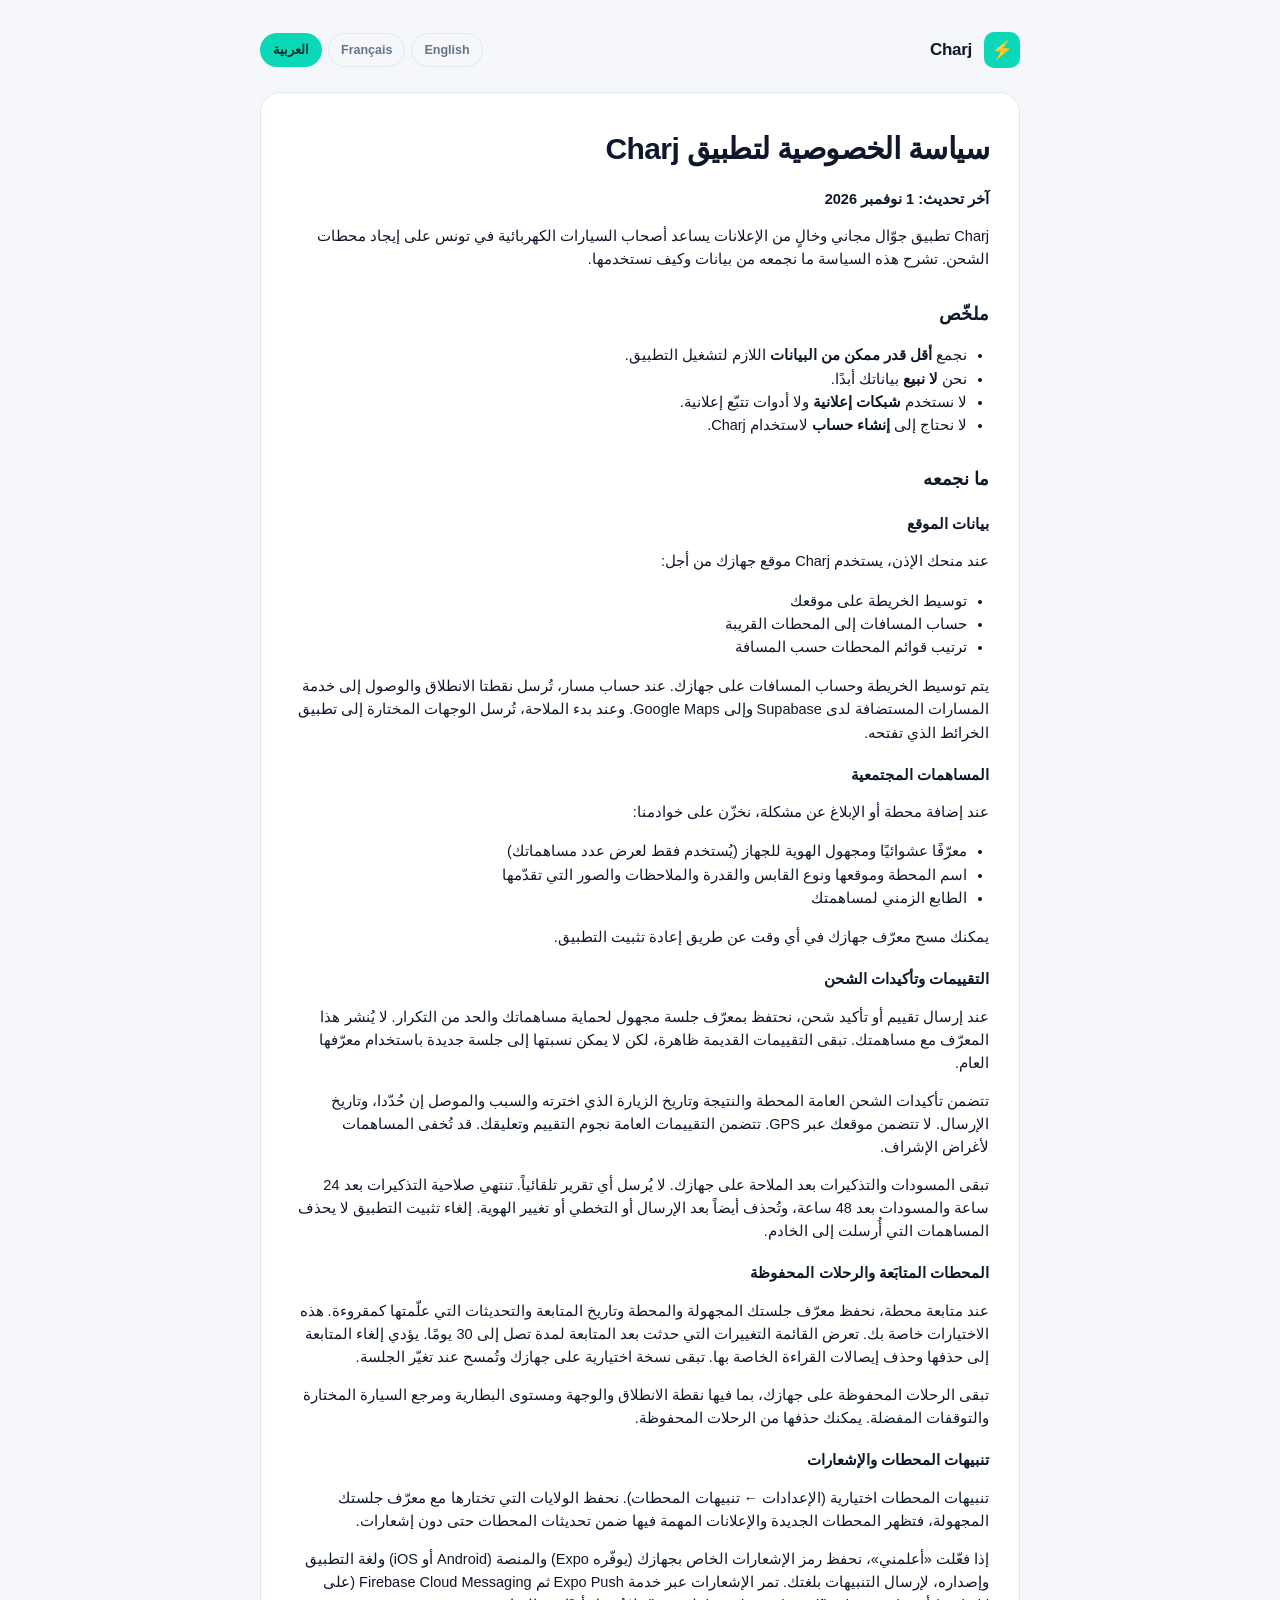
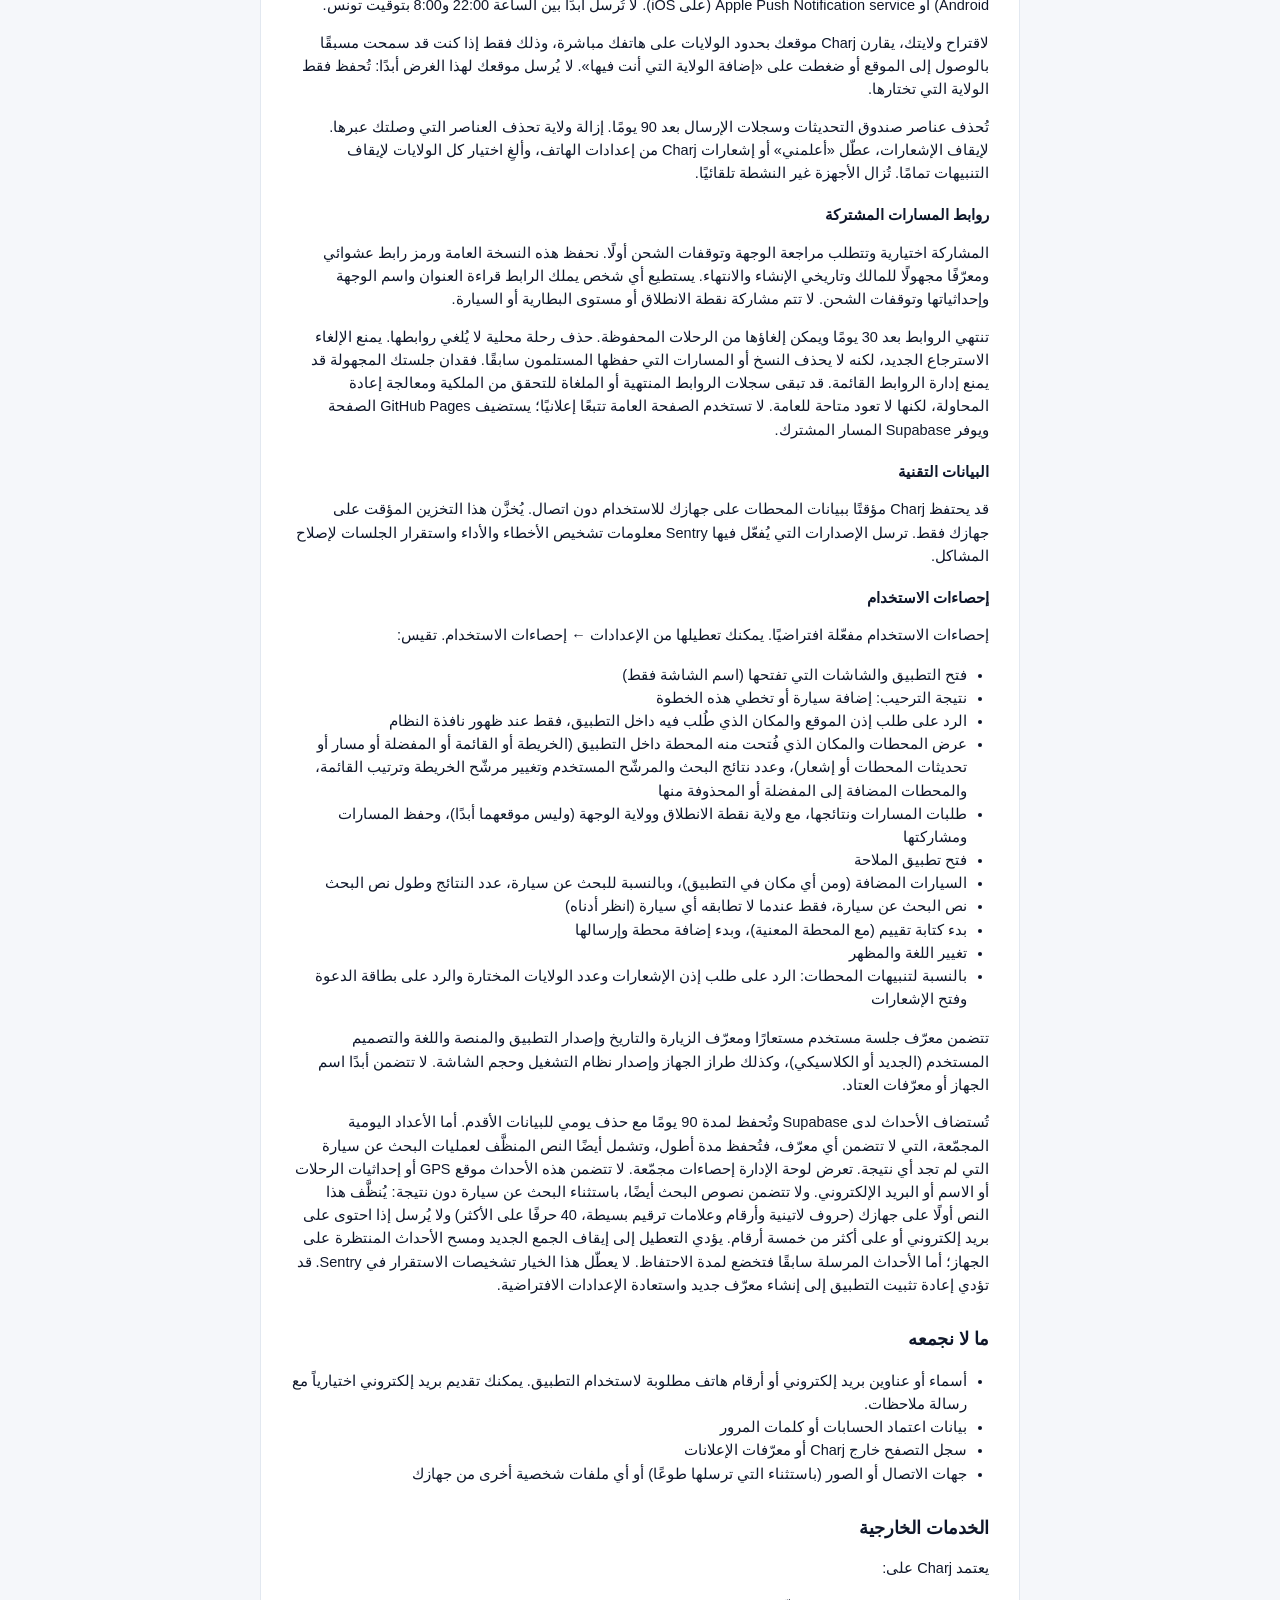
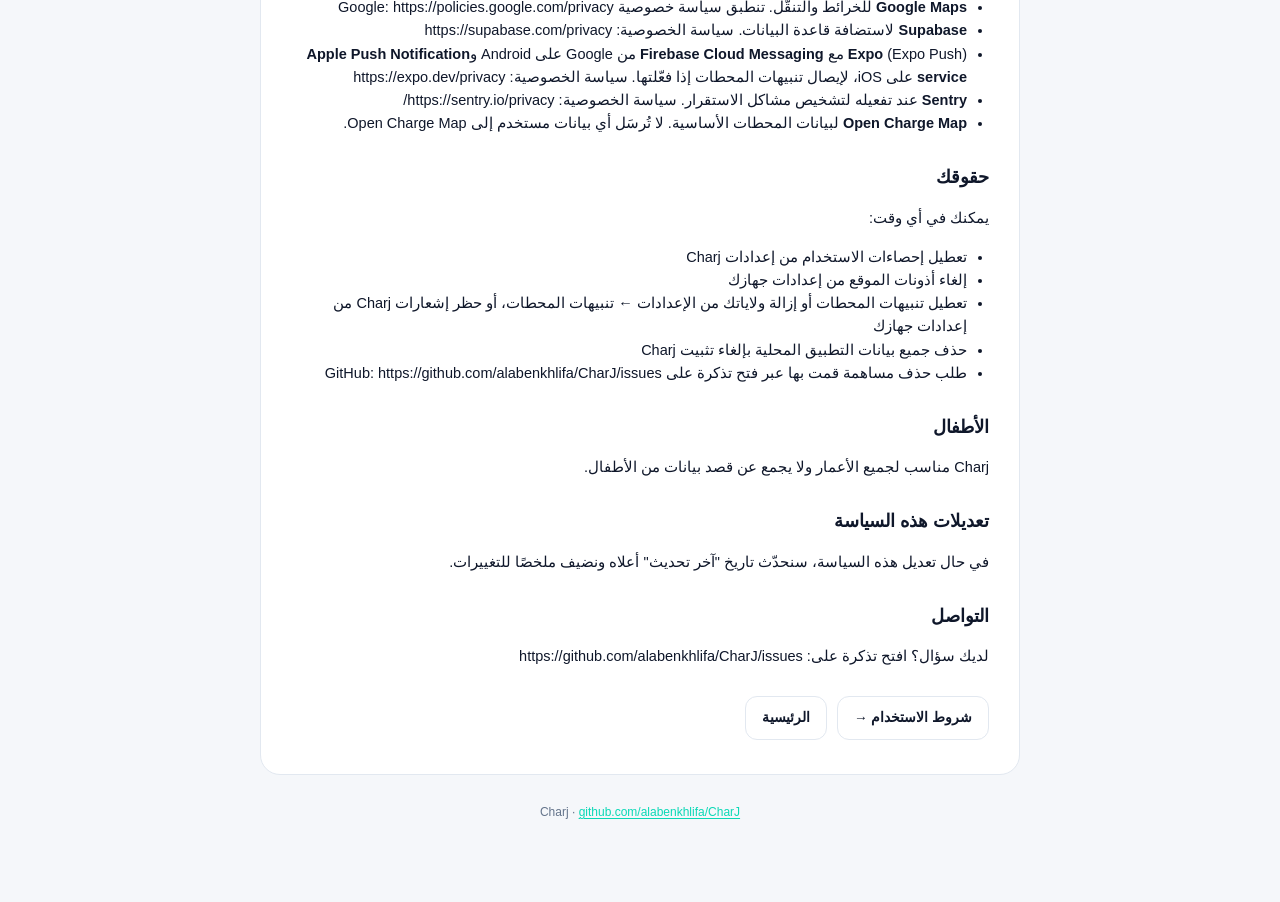
==== commit 6b9154c5: "docs(privacy): regenerate pages from charj docs Missing-car text in the daily counts, the charger vi" ====
--- a/privacy-ar.html
+++ b/privacy-ar.html
@@ -69,16 +69,20 @@
 </ul>
 <h2>ما نجمعه</h2>
 <h3>بيانات الموقع</h3>
-<p>عند منحك الإذن، يستخدم Charj موقع جهازك من أجل:
-- توسيط الخريطة على موقعك
-- حساب المسافات إلى المحطات القريبة
-- ترتيب قوائم المحطات حسب المسافة</p>
+<p>عند منحك الإذن، يستخدم Charj موقع جهازك من أجل:</p>
+<ul>
+<li>توسيط الخريطة على موقعك</li>
+<li>حساب المسافات إلى المحطات القريبة</li>
+<li>ترتيب قوائم المحطات حسب المسافة</li>
+</ul>
 <p>يتم توسيط الخريطة وحساب المسافات على جهازك. عند حساب مسار، تُرسل نقطتا الانطلاق والوصول إلى خدمة المسارات المستضافة لدى Supabase وإلى Google Maps. وعند بدء الملاحة، تُرسل الوجهات المختارة إلى تطبيق الخرائط الذي تفتحه.</p>
 <h3>المساهمات المجتمعية</h3>
-<p>عند إضافة محطة أو الإبلاغ عن مشكلة، نخزّن على خوادمنا:
-- معرّفًا عشوائيًا ومجهول الهوية للجهاز (يُستخدم فقط لعرض عدد مساهماتك)
-- اسم المحطة وموقعها ونوع القابس والقدرة والملاحظات والصور التي تقدّمها
-- الطابع الزمني لمساهمتك</p>
+<p>عند إضافة محطة أو الإبلاغ عن مشكلة، نخزّن على خوادمنا:</p>
+<ul>
+<li>معرّفًا عشوائيًا ومجهول الهوية للجهاز (يُستخدم فقط لعرض عدد مساهماتك)</li>
+<li>اسم المحطة وموقعها ونوع القابس والقدرة والملاحظات والصور التي تقدّمها</li>
+<li>الطابع الزمني لمساهمتك</li>
+</ul>
 <p>يمكنك مسح معرّف جهازك في أي وقت عن طريق إعادة تثبيت التطبيق.</p>
 <h3>التقييمات وتأكيدات الشحن</h3>
 <p>عند إرسال تقييم أو تأكيد شحن، نحتفظ بمعرّف جلسة مجهول لحماية مساهماتك والحد من التكرار. لا يُنشر هذا المعرّف مع مساهمتك. تبقى التقييمات القديمة ظاهرة، لكن لا يمكن نسبتها إلى جلسة جديدة باستخدام معرّفها العام.</p>
@@ -103,8 +107,8 @@
 <li>فتح التطبيق والشاشات التي تفتحها (اسم الشاشة فقط)</li>
 <li>نتيجة الترحيب: إضافة سيارة أو تخطي هذه الخطوة</li>
 <li>الرد على طلب إذن الموقع والمكان الذي طُلب فيه داخل التطبيق، فقط عند ظهور نافذة النظام</li>
-<li>عرض المحطات وعدد نتائج البحث والمرشّح المستخدم وتغيير مرشّح الخريطة وترتيب القائمة، والمحطات المضافة إلى المفضلة أو المحذوفة منها</li>
-<li>طلبات المسارات ونتائجها، مع ولاية نقطة الانطلاق وولاية الوجهة (وليس موقعهما)، وحفظ المسارات ومشاركتها</li>
+<li>عرض المحطات والمكان الذي فُتحت منه المحطة داخل التطبيق (الخريطة أو القائمة أو المفضلة أو مسار أو تحديثات المحطات أو إشعار)، وعدد نتائج البحث والمرشّح المستخدم وتغيير مرشّح الخريطة وترتيب القائمة، والمحطات المضافة إلى المفضلة أو المحذوفة منها</li>
+<li>طلبات المسارات ونتائجها، مع ولاية نقطة الانطلاق وولاية الوجهة (وليس موقعهما أبدًا)، وحفظ المسارات ومشاركتها</li>
 <li>فتح تطبيق الملاحة</li>
 <li>السيارات المضافة (ومن أي مكان في التطبيق)، وبالنسبة للبحث عن سيارة، عدد النتائج وطول نص البحث</li>
 <li>نص البحث عن سيارة، فقط عندما لا تطابقه أي سيارة (انظر أدناه)</li>
@@ -112,8 +116,8 @@
 <li>تغيير اللغة والمظهر</li>
 <li>بالنسبة لتنبيهات المحطات: الرد على طلب إذن الإشعارات وعدد الولايات المختارة والرد على بطاقة الدعوة وفتح الإشعارات</li>
 </ul>
-<p>تتضمن معرّف جلسة مستخدم مستعارًا ومعرّف الزيارة والتاريخ وإصدار التطبيق والمنصة واللغة والتصميم المستخدم (الجديد أو الكلاسيكي)، وكذلك طراز الجهاز وإصدار نظام التشغيل وحجم الشاشة. لا تتضمن أبدًا اسم الجهاز أو معرّفاته المادية.</p>
-<p>تُستضاف الأحداث لدى Supabase وتُحفظ لمدة 90 يومًا مع حذف يومي للبيانات الأقدم. أما الأعداد اليومية المجمّعة، التي لا تتضمن أي معرّف، فتُحفظ مدة أطول. تعرض لوحة الإدارة إحصاءات مجمّعة. لا تتضمن هذه الأحداث موقع GPS أو إحداثيات الرحلات أو الاسم أو البريد الإلكتروني. ولا تتضمن نصوص البحث أيضًا، باستثناء البحث عن سيارة دون نتيجة: يُنظَّف هذا النص أولًا على جهازك (حروف لاتينية وأرقام وعلامات ترقيم بسيطة، 40 حرفًا على الأكثر) ولا يُرسل إذا احتوى على بريد إلكتروني أو على أكثر من خمسة أرقام. يؤدي التعطيل إلى إيقاف الجمع الجديد ومسح الأحداث المنتظرة على الجهاز؛ أما الأحداث المرسلة سابقًا فتخضع لمدة الاحتفاظ. لا يعطّل هذا الخيار تشخيصات الاستقرار في Sentry. قد تؤدي إعادة تثبيت التطبيق إلى إنشاء معرّف جديد واستعادة الإعدادات الافتراضية.</p>
+<p>تتضمن معرّف جلسة مستخدم مستعارًا ومعرّف الزيارة والتاريخ وإصدار التطبيق والمنصة واللغة والتصميم المستخدم (الجديد أو الكلاسيكي)، وكذلك طراز الجهاز وإصدار نظام التشغيل وحجم الشاشة. لا تتضمن أبدًا اسم الجهاز أو معرّفات العتاد.</p>
+<p>تُستضاف الأحداث لدى Supabase وتُحفظ لمدة 90 يومًا مع حذف يومي للبيانات الأقدم. أما الأعداد اليومية المجمّعة، التي لا تتضمن أي معرّف، فتُحفظ مدة أطول، وتشمل أيضًا النص المنظَّف لعمليات البحث عن سيارة التي لم تجد أي نتيجة. تعرض لوحة الإدارة إحصاءات مجمّعة. لا تتضمن هذه الأحداث موقع GPS أو إحداثيات الرحلات أو الاسم أو البريد الإلكتروني. ولا تتضمن نصوص البحث أيضًا، باستثناء البحث عن سيارة دون نتيجة: يُنظَّف هذا النص أولًا على جهازك (حروف لاتينية وأرقام وعلامات ترقيم بسيطة، 40 حرفًا على الأكثر) ولا يُرسل إذا احتوى على بريد إلكتروني أو على أكثر من خمسة أرقام. يؤدي التعطيل إلى إيقاف الجمع الجديد ومسح الأحداث المنتظرة على الجهاز؛ أما الأحداث المرسلة سابقًا فتخضع لمدة الاحتفاظ. لا يعطّل هذا الخيار تشخيصات الاستقرار في Sentry. قد تؤدي إعادة تثبيت التطبيق إلى إنشاء معرّف جديد واستعادة الإعدادات الافتراضية.</p>
 <h2>ما لا نجمعه</h2>
 <ul>
 <li>أسماء أو عناوين بريد إلكتروني أو أرقام هاتف مطلوبة لاستخدام التطبيق. يمكنك تقديم بريد إلكتروني اختيارياً مع رسالة ملاحظات.</li>
@@ -122,19 +126,23 @@
 <li>جهات الاتصال أو الصور (باستثناء التي ترسلها طوعًا) أو أي ملفات شخصية أخرى من جهازك</li>
 </ul>
 <h2>الخدمات الخارجية</h2>
-<p>يعتمد Charj على:
-- <strong>Google Maps</strong> للخرائط والتنقّل. تنطبق سياسة خصوصية Google: https://policies.google.com/privacy
-- <strong>Supabase</strong> لاستضافة قاعدة البيانات. سياسة الخصوصية: https://supabase.com/privacy
-- <strong>Expo</strong> (Expo Push) مع <strong>Firebase Cloud Messaging</strong> من Google على Android و<strong>Apple Push Notification service</strong> على iOS، لإيصال تنبيهات المحطات إذا فعّلتها. سياسة الخصوصية: https://expo.dev/privacy
-- <strong>Sentry</strong> عند تفعيله لتشخيص مشاكل الاستقرار. سياسة الخصوصية: https://sentry.io/privacy/
-- <strong>Open Charge Map</strong> لبيانات المحطات الأساسية. لا تُرسَل أي بيانات مستخدم إلى Open Charge Map.</p>
+<p>يعتمد Charj على:</p>
+<ul>
+<li><strong>Google Maps</strong> للخرائط والتنقّل. تنطبق سياسة خصوصية Google: https://policies.google.com/privacy</li>
+<li><strong>Supabase</strong> لاستضافة قاعدة البيانات. سياسة الخصوصية: https://supabase.com/privacy</li>
+<li><strong>Expo</strong> (Expo Push) مع <strong>Firebase Cloud Messaging</strong> من Google على Android و<strong>Apple Push Notification service</strong> على iOS، لإيصال تنبيهات المحطات إذا فعّلتها. سياسة الخصوصية: https://expo.dev/privacy</li>
+<li><strong>Sentry</strong> عند تفعيله لتشخيص مشاكل الاستقرار. سياسة الخصوصية: https://sentry.io/privacy/</li>
+<li><strong>Open Charge Map</strong> لبيانات المحطات الأساسية. لا تُرسَل أي بيانات مستخدم إلى Open Charge Map.</li>
+</ul>
 <h2>حقوقك</h2>
-<p>يمكنك في أي وقت:
-- تعطيل إحصاءات الاستخدام من إعدادات Charj
-- إلغاء أذونات الموقع من إعدادات جهازك
-- تعطيل تنبيهات المحطات أو إزالة ولاياتك من الإعدادات ← تنبيهات المحطات، أو حظر إشعارات Charj من إعدادات جهازك
-- حذف جميع بيانات التطبيق المحلية بإلغاء تثبيت Charj
-- طلب حذف مساهمة قمت بها عبر فتح تذكرة على GitHub: https://github.com/alabenkhlifa/CharJ/issues</p>
+<p>يمكنك في أي وقت:</p>
+<ul>
+<li>تعطيل إحصاءات الاستخدام من إعدادات Charj</li>
+<li>إلغاء أذونات الموقع من إعدادات جهازك</li>
+<li>تعطيل تنبيهات المحطات أو إزالة ولاياتك من الإعدادات ← تنبيهات المحطات، أو حظر إشعارات Charj من إعدادات جهازك</li>
+<li>حذف جميع بيانات التطبيق المحلية بإلغاء تثبيت Charj</li>
+<li>طلب حذف مساهمة قمت بها عبر فتح تذكرة على GitHub: https://github.com/alabenkhlifa/CharJ/issues</li>
+</ul>
 <h2>الأطفال</h2>
 <p>Charj مناسب لجميع الأعمار ولا يجمع عن قصد بيانات من الأطفال.</p>
 <h2>تعديلات هذه السياسة</h2>
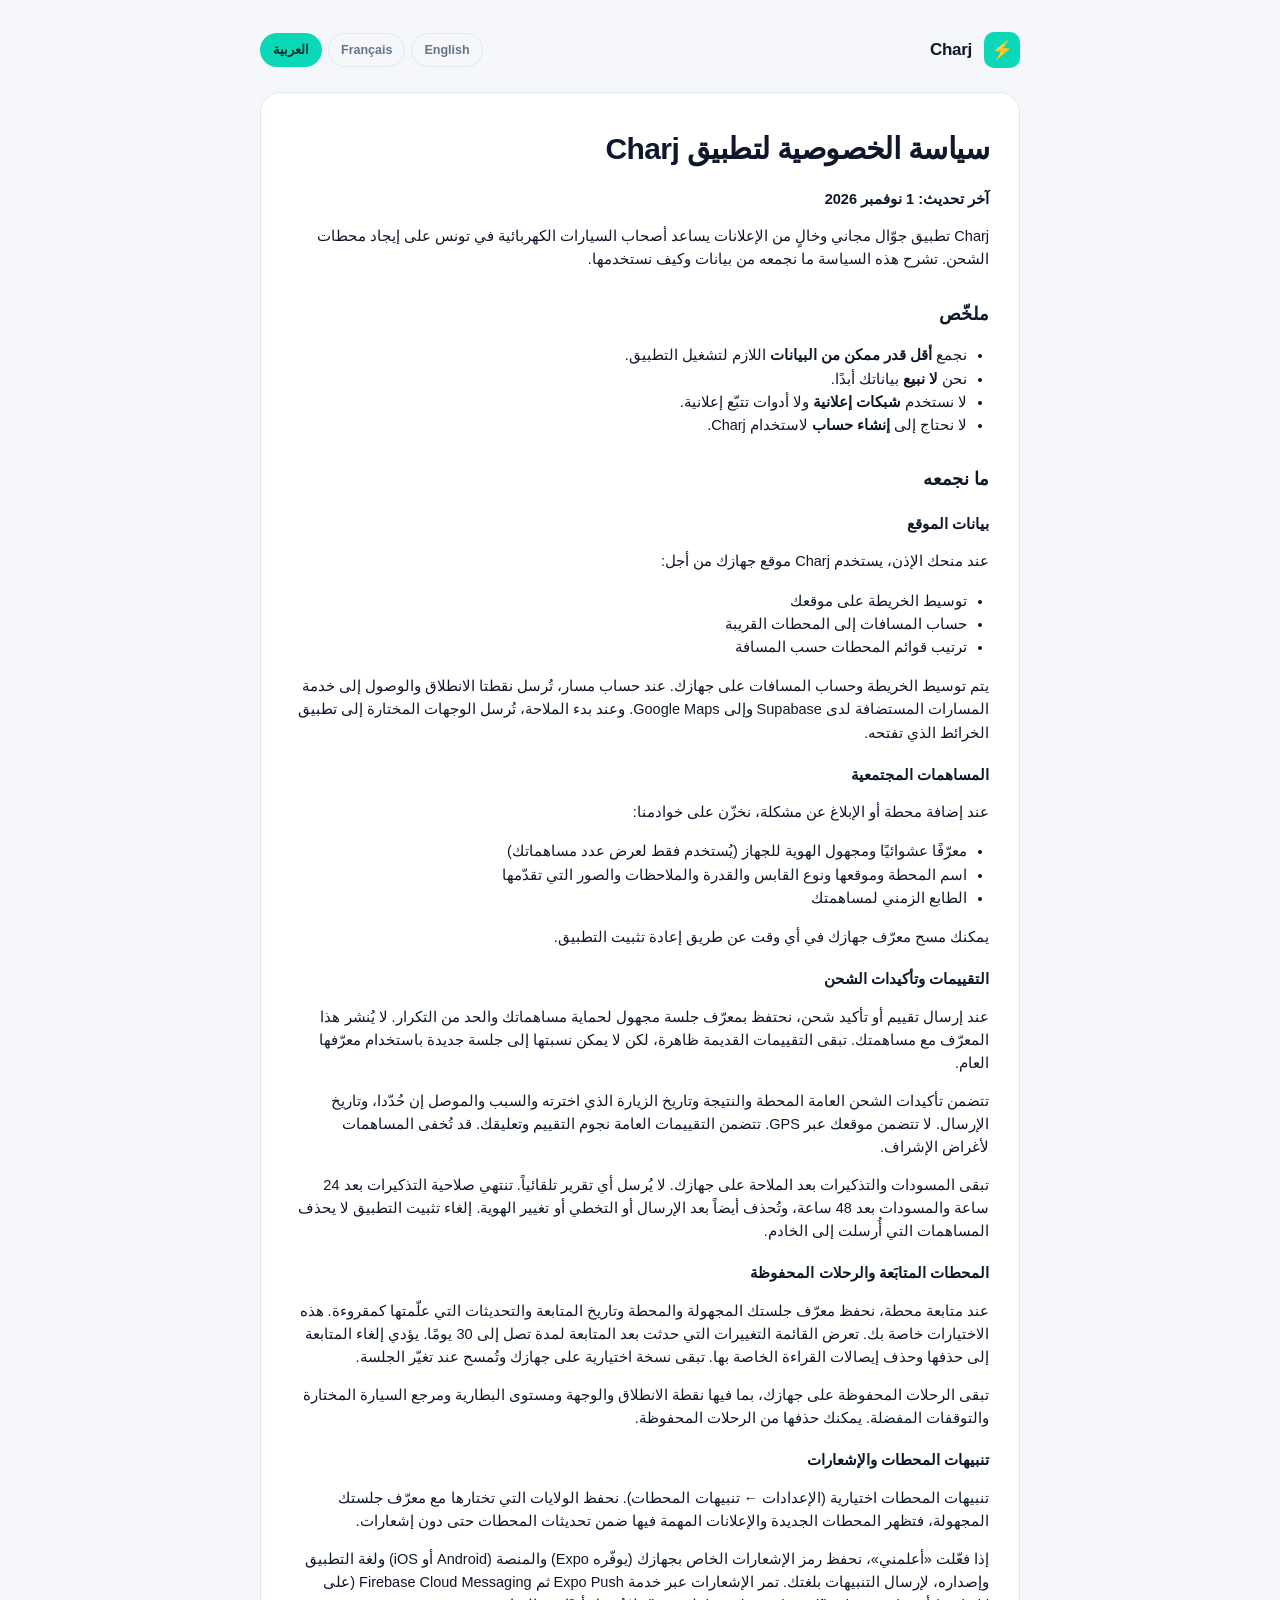
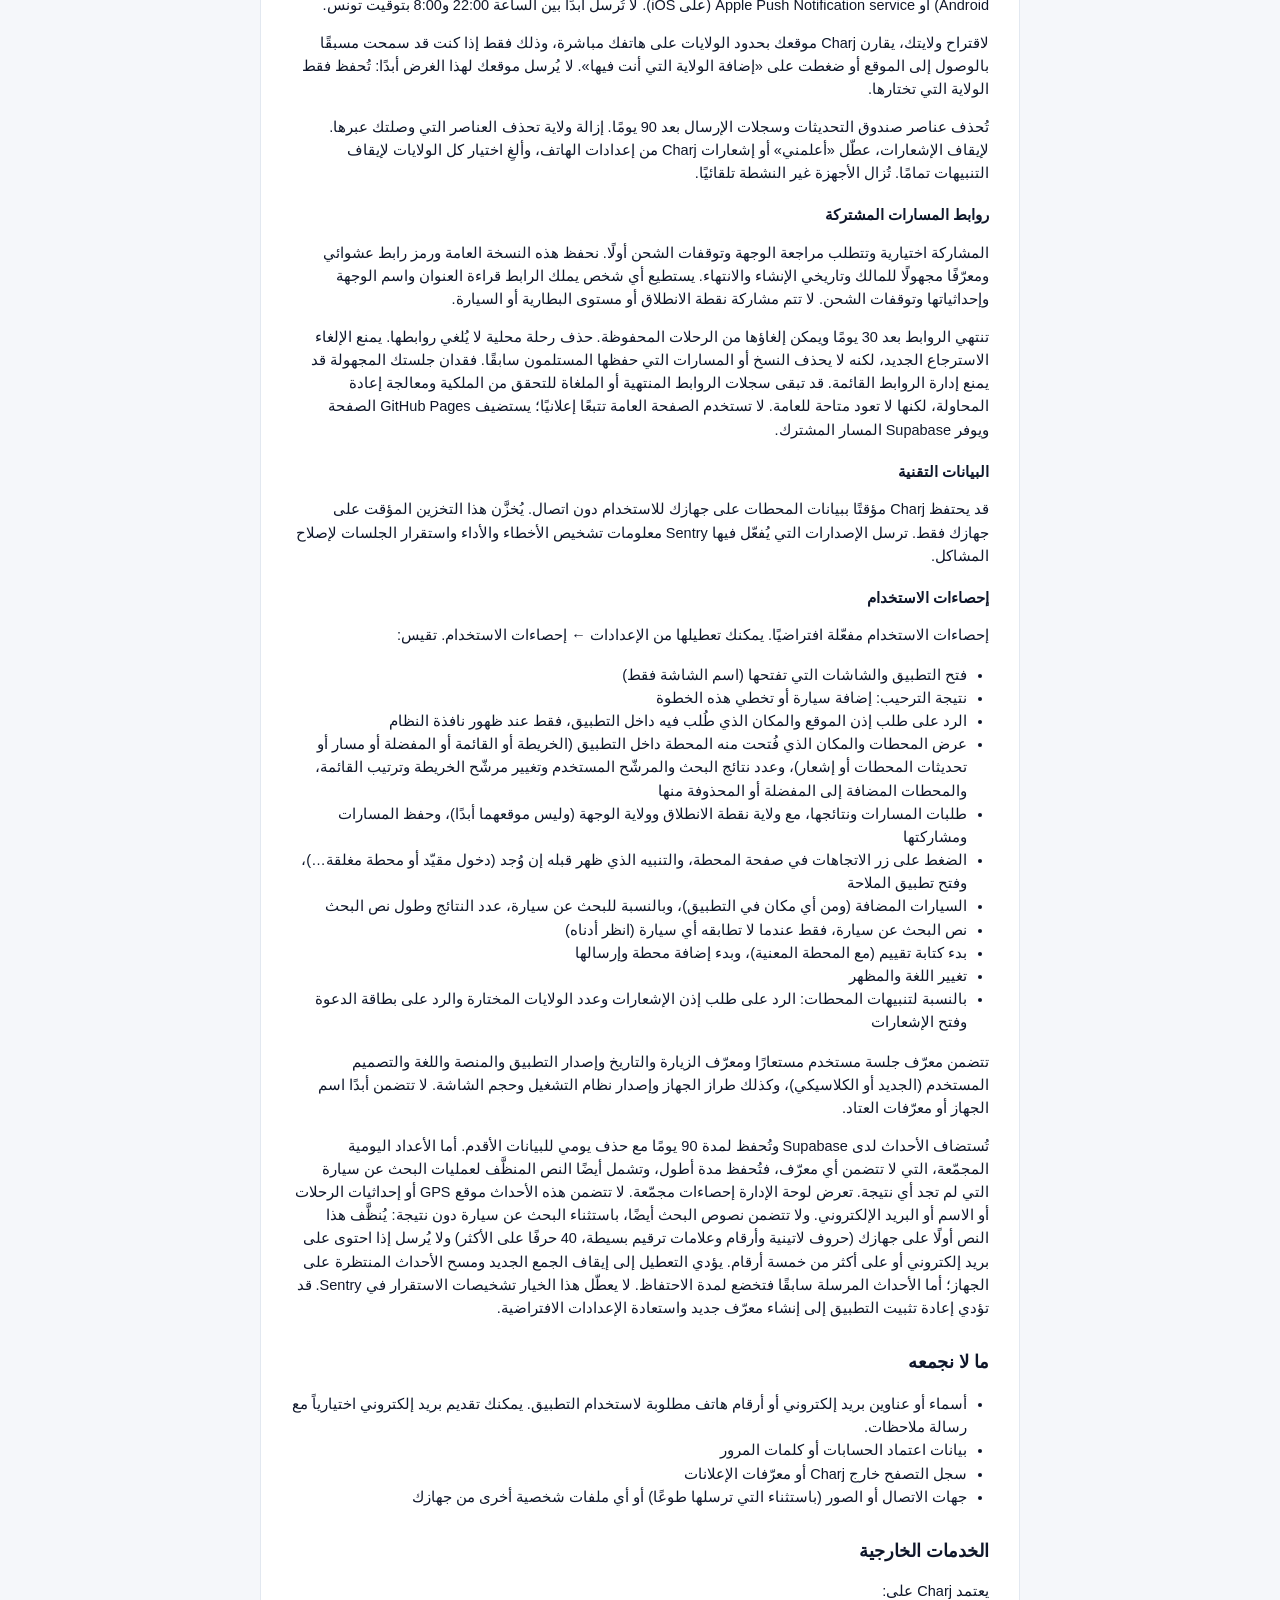
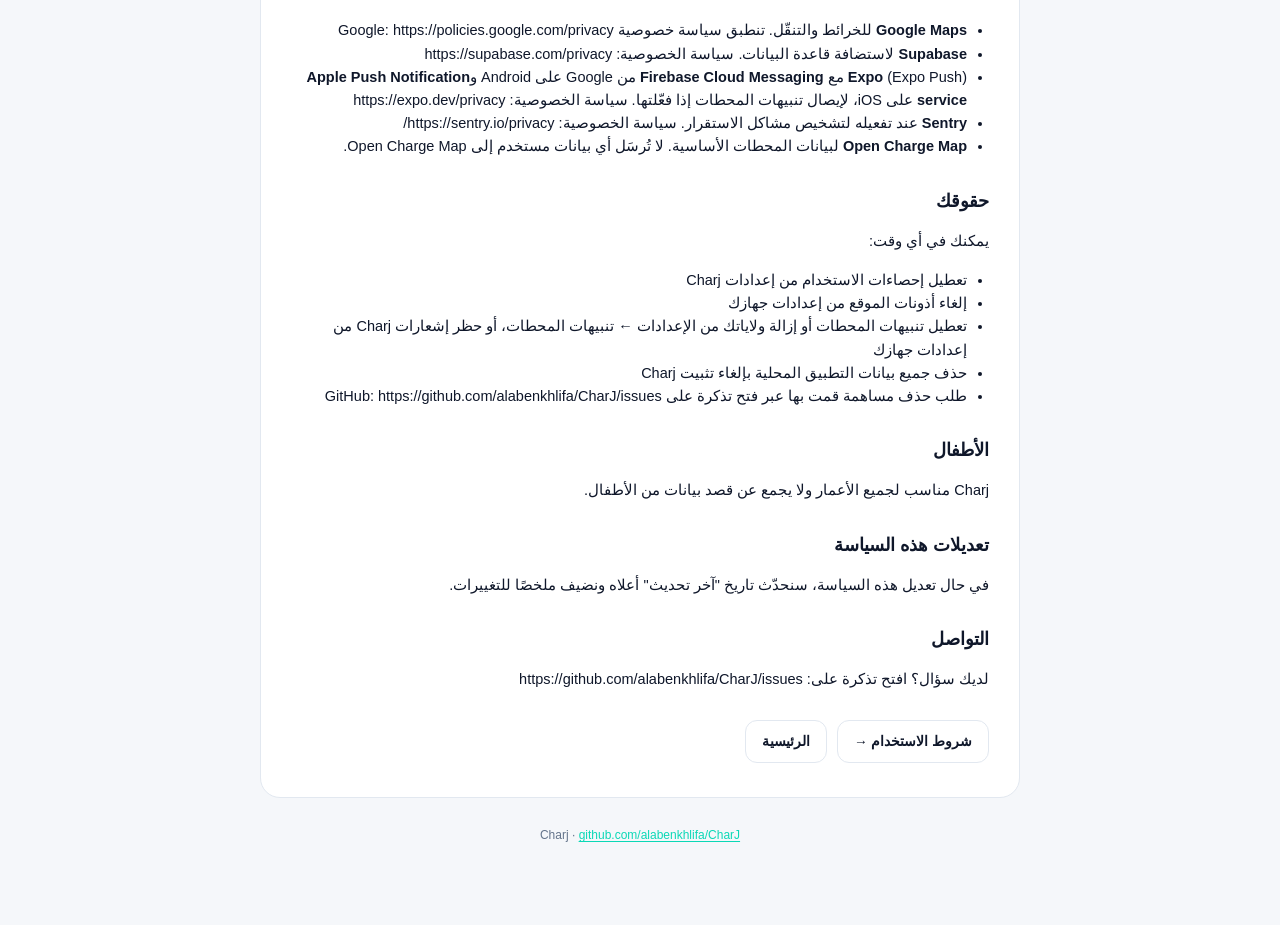
==== commit 183fc29b: "docs(privacy): directions taps and the warning shown" ====
--- a/privacy-ar.html
+++ b/privacy-ar.html
@@ -109,7 +109,7 @@
 <li>الرد على طلب إذن الموقع والمكان الذي طُلب فيه داخل التطبيق، فقط عند ظهور نافذة النظام</li>
 <li>عرض المحطات والمكان الذي فُتحت منه المحطة داخل التطبيق (الخريطة أو القائمة أو المفضلة أو مسار أو تحديثات المحطات أو إشعار)، وعدد نتائج البحث والمرشّح المستخدم وتغيير مرشّح الخريطة وترتيب القائمة، والمحطات المضافة إلى المفضلة أو المحذوفة منها</li>
 <li>طلبات المسارات ونتائجها، مع ولاية نقطة الانطلاق وولاية الوجهة (وليس موقعهما أبدًا)، وحفظ المسارات ومشاركتها</li>
-<li>فتح تطبيق الملاحة</li>
+<li>الضغط على زر الاتجاهات في صفحة المحطة، والتنبيه الذي ظهر قبله إن وُجد (دخول مقيّد أو محطة مغلقة…)، وفتح تطبيق الملاحة</li>
 <li>السيارات المضافة (ومن أي مكان في التطبيق)، وبالنسبة للبحث عن سيارة، عدد النتائج وطول نص البحث</li>
 <li>نص البحث عن سيارة، فقط عندما لا تطابقه أي سيارة (انظر أدناه)</li>
 <li>بدء كتابة تقييم (مع المحطة المعنية)، وبدء إضافة محطة وإرسالها</li>
